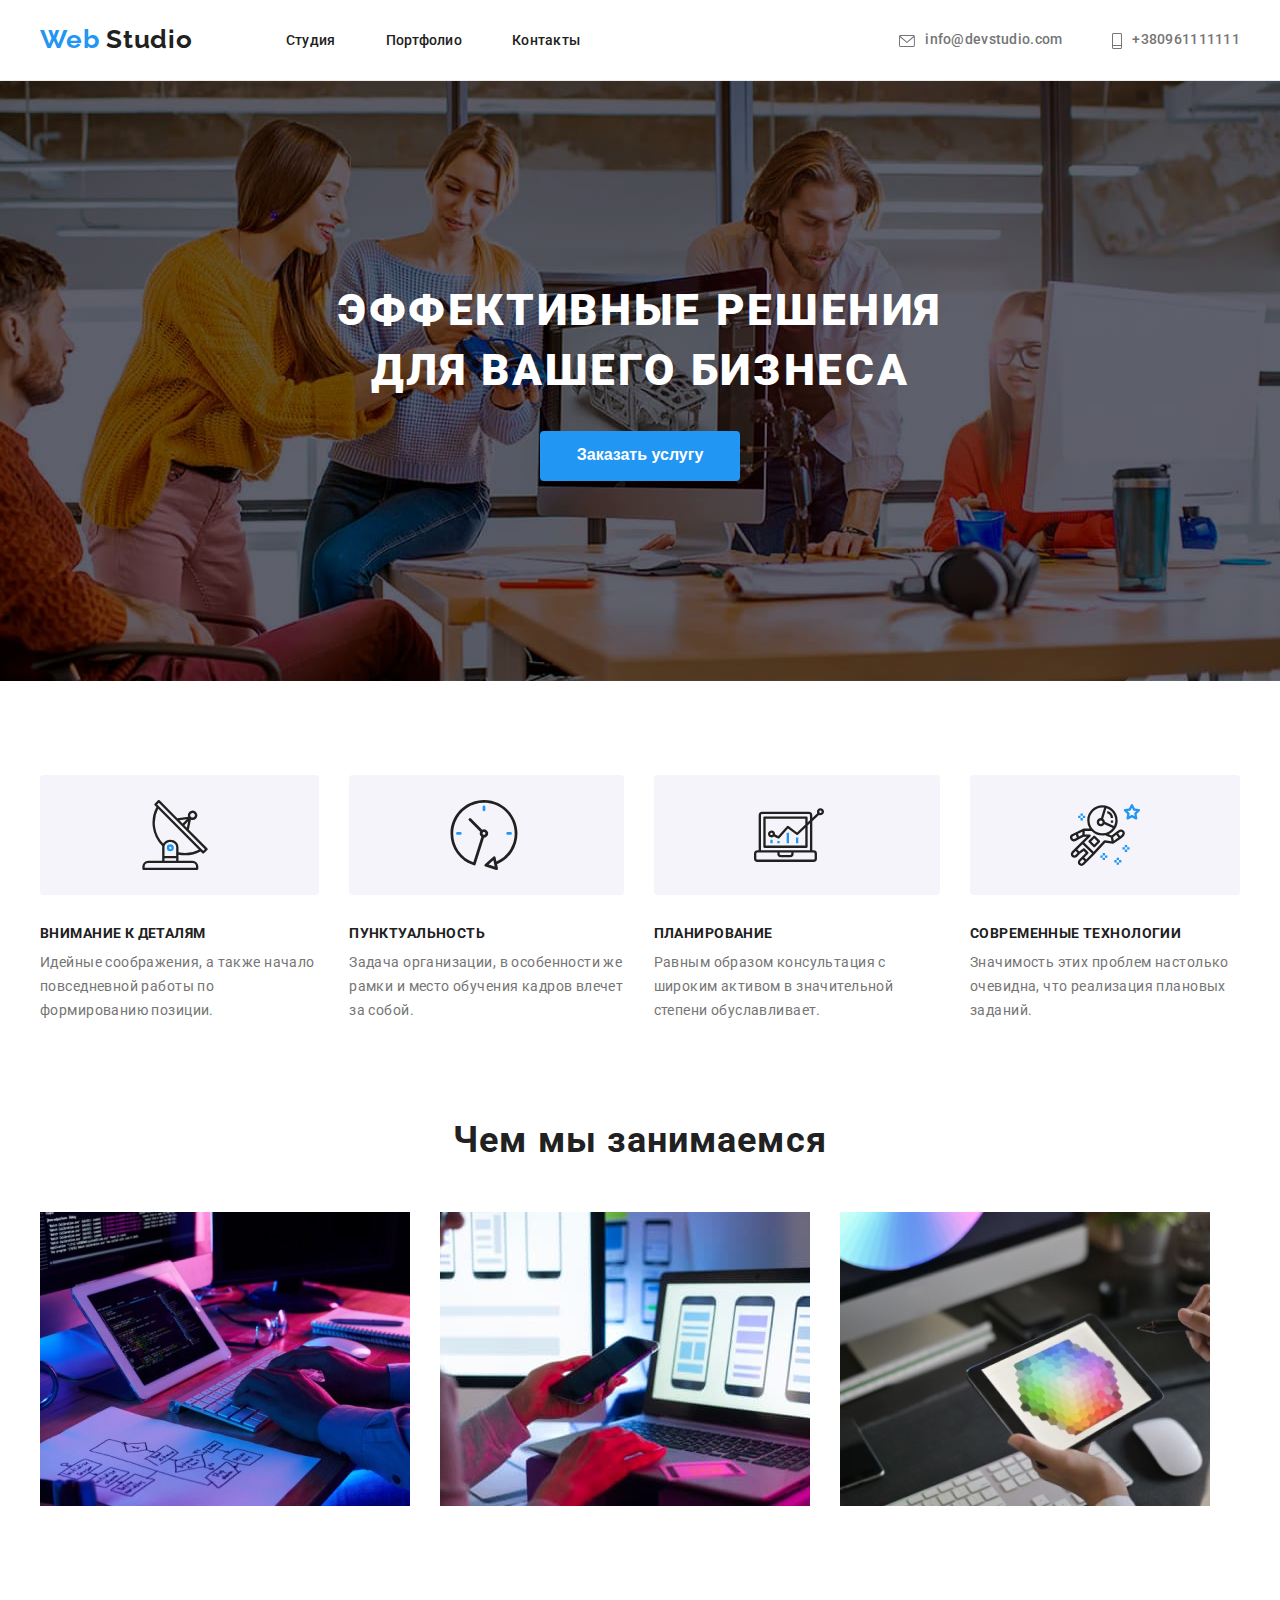
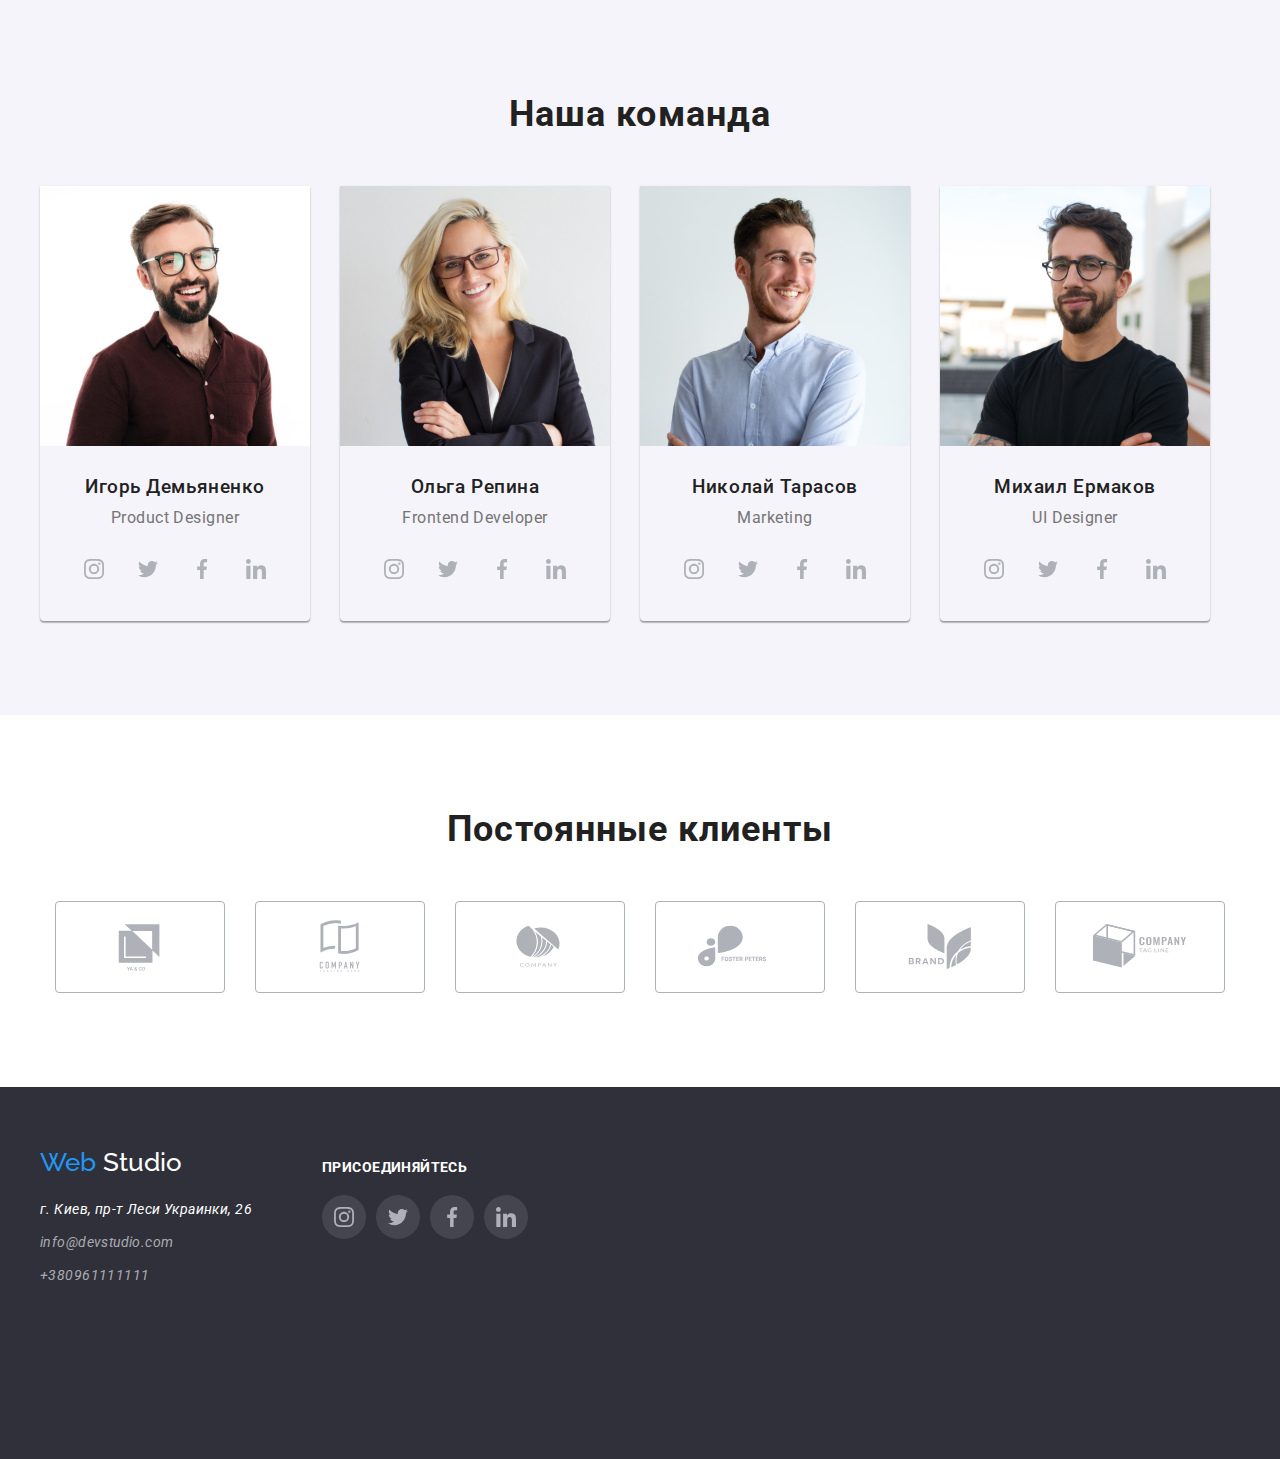
==== index.html @ 171ab55e "22" ====
<!DOCTYPE html>
<html lang="ru">
  <head>
    <meta charset="UTF-8" />
    <meta http-equiv="X-UA-Compatible" content="IE=edge" />
    <meta name="viewport" content="width=device-width, initial-scale=1.0" />
    <link rel="preconnect" href="https://fonts.googleapis.com" />
    <link rel="preconnect" href="https://fonts.gstatic.com" crossorigin />
    <link
      href="https://fonts.googleapis.com/css2?family=Raleway:wght@700&family=Roboto:wght@400;500;700;900&display=swap"
      rel="stylesheet"
    />
    <link
      rel="stylesheet"
      href="https://cdnjs.cloudflare.com/ajax/libs/modern-normalize/1.1.0/modern-normalize.min.css"
      integrity="sha512-wpPYUAdjBVSE4KJnH1VR1HeZfpl1ub8YT/NKx4PuQ5NmX2tKuGu6U/JRp5y+Y8XG2tV+wKQpNHVUX03MfMFn9Q=="
      crossorigin="anonymous"
      referrerpolicy="no-referrer"
    />
    <link rel="stylesheet" href="css/styles.css" />
    <title>goit-markup-hw-03</title>
  </head>
  <body>
    <!-- This is HEADER part -->
    <header>
      <div class="header container">
        <a href="index.html" class="header-logo"
          ><span class="header-web">Web</span> Studio</a
        >
        <nav class="header-nav">
          <a href="index.html" class="header-btn">Студия</a>
          <a href="portfolio.html" class="header-btn">Портфолио</a>
          <a href="#" class="header-btn">Контакты</a>
        </nav>
        <ul class="header-contacts">
          <li class="header-contact-item">
            <a href="mailto:info@devstudio.com" class="header-contact">
              <svg class="contact-icon" width="16px" height="12px">
                <use href="images/icons.svg#icon-envelope"></use></svg
              >info@devstudio.com</a
            >
          </li>
          <li>
            <a href="tel:+380961111111" class="header-contact"
              ><svg class="contact-icon" width="10px" height="16px">
                <use href="images/icons.svg#icon-Vector"></use></svg
              >+380961111111</a
            >
          </li>
        </ul>
      </div>
    </header>
    <!-- This is MAIN part -->
    <main>
      <!-- This is SECTION ONE part with HERO -->
      <section class="section-one">
        <div class="section-one-container">
          <h1>
            Эффективные решения<br />
            для вашего бизнеса
          </h1>
          <button type="button" class="section-button">Заказать услугу</button>
        </div>
      </section>
      <!-- This is SECTION TWO part with icons -->
      <section class="section-two">
        <h2></h2>
        <ul class="section-two-list container">
          <li class="list-item">
            <div class="section-two-container">
              <svg class="section-two-icon" width="70px" height="70px">
                <use href="images/icons.svg#icon-antenna-1"></use>
              </svg>
            </div>
            <h3>Внимание к деталям</h3>
            <p>
              Идейные соображения, а также начало повседневной работы по
              формированию позиции.
            </p>
          </li>
          <li class="list-item">
            <div class="section-two-container">
              <svg class="section-two-icon" width="70px" height="70px">
                <use href="images/icons.svg#icon-clock-1"></use>
              </svg>
            </div>
            <h3>Пунктуальность</h3>
            <p>
              Задача организации, в особенности же рамки и место обучения кадров
              влечет за собой.
            </p>
          </li>
          <li class="list-item">
            <div class="section-two-container">
              <svg class="section-two-icon" width="70px" height="70px">
                <use href="images/icons.svg#icon-diagram-1"></use>
              </svg>
            </div>
            <h3>Планирование</h3>
            <p>
              Равным образом консультация с широким активом в значительной
              степени обуславливает.
            </p>
          </li>
          <li class="list-item">
            <div class="section-two-container">
              <svg class="section-two-icon" width="70px" height="70px">
                <use href="images/icons.svg#icon-astronaut-1"></use>
              </svg>
            </div>
            <h3>Современные технологии</h3>
            <p>
              Значимость этих проблем настолько очевидна, что реализация
              плановых заданий.
            </p>
          </li>
        </ul>
        <section>
          <!-- This is section two part with images -->
          <h2 class="section-two-heading">Чем мы занимаемся</h2>
          <ul class="section-two-images container">
            <li>
              <img
                src="images/img1.jpg"
                alt="keyboard typing"
                width="370"
                height="294"
              />
            </li>
            <li>
              <img
                src="images/img2.jpg"
                alt="phone staring"
                width="370"
                height="294"
              />
            </li>
            <li>
              <img
                src="images/img3.jpg"
                alt="tablet staring"
                width="370"
                height="294"
              />
            </li>
          </ul>
        </section>
      </section>
      <!-- This is SECTION THREE part with team -->
      <section class="section-three">
        <h2 class="section-three-heading">Наша команда</h2>
        <ul class="section-three-container container">
          <li class="section-three-item">
            <img
              src="images/team1.jpg"
              alt="Игорь Демьяненко"
              width="270"
              height="260"
            />
            <h3>Игорь Демьяненко</h3>
            <p lang="en">Product Designer</p>
            <div class="section-three-icons">
              <div class="section-three-thumb">
                <svg class="section-three-icon" width="20px" height="20px">
                  <use href="images/icons.svg#icon-instagram-1"></use>
                </svg>
              </div>
              <div class="section-three-thumb">
                <svg class="section-three-icon" width="20px" height="20px">
                  <use href="images/icons.svg#icon-twitter-1"></use>
                </svg>
              </div>
              <div class="section-three-thumb">
                <svg class="section-three-icon" width="20px" height="20px">
                  <use href="images/icons.svg#icon-facebook-1"></use>
                </svg>
              </div>
              <div class="section-three-thumb">
                <svg class="section-three-icon" width="20px" height="20px">
                  <use href="images/icons.svg#icon-linkedin-1"></use>
                </svg>
              </div>
            </div>
          </li>
          <li class="section-three-item">
            <img
              src="images/team2.jpg"
              alt="Ольга Репина"
              width="270"
              height="260"
            />
            <h3>Ольга Репина</h3>
            <p lang="en">Frontend Developer</p>
            <div class="section-three-icons">
              <div class="section-three-thumb">
                <svg class="section-three-icon" width="20px" height="20px">
                  <use href="images/icons.svg#icon-instagram-1"></use>
                </svg>
              </div>
              <div class="section-three-thumb">
                <svg class="section-three-icon" width="20px" height="20px">
                  <use href="images/icons.svg#icon-twitter-1"></use>
                </svg>
              </div>
              <div class="section-three-thumb">
                <svg class="section-three-icon" width="20px" height="20px">
                  <use href="images/icons.svg#icon-facebook-1"></use>
                </svg>
              </div>
              <div class="section-three-thumb">
                <svg class="section-three-icon" width="20px" height="20px">
                  <use href="images/icons.svg#icon-linkedin-1"></use>
                </svg>
              </div>
            </div>
          </li>
          <li class="section-three-item">
            <img
              src="images/team3.jpg"
              alt="Николай Тарасов"
              width="270"
              height="260"
            />
            <h3>Николай Тарасов</h3>
            <p lang="en">Marketing</p>
            <div class="section-three-icons">
              <div class="section-three-thumb">
                <svg class="section-three-icon" width="20px" height="20px">
                  <use href="images/icons.svg#icon-instagram-1"></use>
                </svg>
              </div>
              <div class="section-three-thumb">
                <svg class="section-three-icon" width="20px" height="20px">
                  <use href="images/icons.svg#icon-twitter-1"></use>
                </svg>
              </div>
              <div class="section-three-thumb">
                <svg class="section-three-icon" width="20px" height="20px">
                  <use href="images/icons.svg#icon-facebook-1"></use>
                </svg>
              </div>
              <div class="section-three-thumb">
                <svg class="section-three-icon" width="20px" height="20px">
                  <use href="images/icons.svg#icon-linkedin-1"></use>
                </svg>
              </div>
            </div>
          </li>
          <li class="section-three-item">
            <img
              src="images/team4.jpg"
              alt="Михаил Ермаков"
              width="270"
              height="260"
            />
            <h3>Михаил Ермаков</h3>
            <p lang="en">UI Designer</p>
            <div class="section-three-icons">
              <div class="section-three-thumb">
                <svg class="section-three-icon" width="20px" height="20px">
                  <use href="images/icons.svg#icon-instagram-1"></use>
                </svg>
              </div>
              <div class="section-three-thumb">
                <svg class="section-three-icon" width="20px" height="20px">
                  <use href="images/icons.svg#icon-twitter-1"></use>
                </svg>
              </div>
              <div class="section-three-thumb">
                <svg class="section-three-icon" width="20px" height="20px">
                  <use href="images/icons.svg#icon-facebook-1"></use>
                </svg>
              </div>
              <div class="section-three-thumb">
                <svg class="section-three-icon" width="20px" height="20px">
                  <use href="images/icons.svg#icon-linkedin-1"></use>
                </svg>
              </div>
            </div>
          </li>
        </ul>
      </section>
      <!-- This is SECTION FOUR part with clients -->
      <section class="section-four">
        <div class="section-four-container">
          <h2 class="section-four-header">Постоянные клиенты</h2>
          <div class="section-four-clients">
            <div class="section-four-item">
              <svg class="section-two-icon" width="106px" height="60px">
                <use href="images/icons.svg#icon-Logo1"></use>
              </svg>
            </div>
            <div class="section-four-item">
              <svg class="section-two-icon" width="106px" height="60px">
                <use href="images/icons.svg#icon-Logo2"></use>
              </svg>
            </div>
            <div class="section-four-item">
              <svg class="section-two-icon" width="106px" height="60px">
                <use href="images/icons.svg#icon-Logo3"></use>
              </svg>
            </div>
            <div class="section-four-item">
              <svg class="section-two-icon" width="106px" height="60px">
                <use href="images/icons.svg#icon-Logo4"></use>
              </svg>
            </div>
            <div class="section-four-item">
              <svg class="section-two-icon" width="106px" height="60px">
                <use href="images/icons.svg#icon-Logo5"></use>
              </svg>
            </div>
            <div class="section-four-item">
              <svg class="section-two-icon" width="106px" height="60px">
                <use href="images/icons.svg#icon-Logo6"></use>
              </svg>
            </div>
          </div>
        </div>
      </section>
    </main>
    <!-- This is FOOTER part -->
    <footer>
      <div class="container footer-sections">
        <section class="footer-contacts">
          <a href="index.html" class="footer-logo"
            ><span class="header-web">Web</span> Studio</a
          >
          <address class="footer-address">
            <p class="footer-street">г. Киев, пр-т Леси Украинки, 26</p>
            <ul>
              <li class="footer-list-item">
                <a href="mailto:info@devstudio.com" class="footer-contact"
                  >info@devstudio.com</a
                >
              </li>
              <li>
                <a href="tel:+380961111111" class="footer-contact"
                  >+380961111111</a
                >
              </li>
            </ul>
          </address>
        </section>
        <section class="footer-links">
          <h2 class="footer-links-header">присоединяйтесь</h2>
          <div class="section-three-icons">
            <div class="section-three-thumb footer-icon">
              <svg class="section-three-icon" width="20px" height="20px">
                <use href="images/icons.svg#icon-instagram-1"></use>
              </svg>
            </div>
            <div class="section-three-thumb footer-icon">
              <svg class="section-three-icon" width="20px" height="20px">
                <use href="images/icons.svg#icon-twitter-1"></use>
              </svg>
            </div>
            <div class="section-three-thumb footer-icon">
              <svg class="section-three-icon" width="20px" height="20px">
                <use href="images/icons.svg#icon-facebook-1"></use>
              </svg>
            </div>
            <div class="section-three-thumb footer-icon">
              <svg class="section-three-icon" width="20px" height="20px">
                <use href="images/icons.svg#icon-linkedin-1"></use>
              </svg>
            </div>
          </div>
        </section>
      </div>
    </footer>
  </body>
</html>
---- css/styles.css ----
:root {
  --clr-active-1: #2196f3;
  --clr-hover-2: #188ce8;
  --clr-background-1: #2f303a;
  --clr-background-2: #f5f4fa;
  --clr-background-3: #e5e5e5;
  --clr-font-1: #212121;
  --clr-font-2: #757575;
  --clr-font-3: #ffffff;
  --clr-font-4: rgba(255, 255, 255, 0.6);
  --clr-icon-1: #afb1b8;
  --clr-border-1: #eeeeee;
  --clr-border-2: #ececec;
  --ff-1: "Raleway", sans-serif;
  --ff-2: "Roboto", sans-serif;
  --section-margin: 94px;
  --section-margin-2: 30px;
}

html {
  box-sizing: border-box;
}

*,
::after,
::before {
  margin: 0;
  padding: 0;
}

body {
  font-family: var(--ff-2);
  color: var(--clr-font-1);
  font-size: 14px;
}

a {
  font-family: var(--ff-2);
  text-decoration: none;
  color: var(--clr-font-1);
  font-weight: 500;
  line-height: 1.143;
}

ul {
  list-style: none;
}

img,
svg {
  display: block;
}

h1 {
  font-weight: 900;
  font-size: 44px;
  line-height: 1.36;
  letter-spacing: 0.06em;
}

h2,
h3,
h4,
h5,
p,
li {
  letter-spacing: 0.03em;
}

.container {
  width: 1200px;
  padding-left: 15px;
  padding-right: 15px;
  margin-left: auto;
  margin-right: auto;
}

/*header*/

header {
  border-bottom: 1px solid #ececec;
}

.header {
  display: flex;
  align-items: center;
  background-color: var(--clr-font-3);
}

.header-logo {
  font-family: var(--ff-1);
  font-size: 26px;
  font-weight: 700;
  line-height: 1.2;
  margin-right: 93px;
  letter-spacing: 0.03em;
}

.header-web {
  color: var(--clr-active-1);
}

.header-nav {
  display: flex;
  font-weight: 500;
}

.header-btn {
  padding-top: 32px;
  padding-bottom: 32px;
  letter-spacing: 0.02em;
}

.header-btn:not(:last-child),
.header-contact-item:not(:last-child) {
  margin-right: 50px;
}

.header-contacts {
  display: flex;
  margin-left: auto;
}

.header-contact {
  color: var(--clr-font-2);
  letter-spacing: 0.02em;
  padding-top: 32px;
  padding-bottom: 32px;
}

.header-contact:hover,
.header-btn:hover,
.footer-contact:hover,
.header-contact:hover .contact-icon {
  color: var(--clr-active-1);
  fill: var(--clr-active-1);
}

.contact-icon {
  vertical-align: middle;
  fill: currentColor;
  display: inline;
  margin-right: 10px;
}

/* section one */

.section-one {
  background-color: var(--clr-background-1);
  background-image: linear-gradient(
      90deg,
      rgba(0, 0, 0, 0.3) 0%,
      rgba(0, 0, 0, 0.3) 50%,
      rgba(0, 0, 0, 0.3) 100%
    ),
    url("../images/hero.jpeg");
  background-size: cover;
  background-repeat: no-repeat;
  background-position: center;

  max-width: 1600px;

  padding-top: 200px;
  padding-bottom: 200px;
}

.section-one-container {
  color: var(--clr-font-3);
  text-align: center;
  font-weight: 900;
  font-size: 44px;
  line-height: 1.36;
  letter-spacing: 0.06em;
  text-transform: uppercase;
}

.section-button {
  width: 200px;
  height: 50px;
  margin-top: var(--section-margin-2);
  background-color: var(--clr-active-1);
  color: var(--clr-font-3);
  border: none;
  box-shadow: 0px 4px 4px rgba(0, 0, 0, 0.15);
  border-radius: 4px;
  font-size: 16px;
  font-weight: 700;
  line-height: 1.8;
}

.section-button:hover {
  background-color: var(--clr-hover-2);
}

/* section two */

.section-two-list {
  display: flex;
  flex-basis: calc((100%-90px) / 4);
  justify-content: center;
  margin-top: var(--section-margin);
  margin-bottom: var(--section-margin);
}

.section-two-container {
  padding: 25px 100px;
  background-color: var(--clr-background-2);
  margin-bottom: 30px;
  border-radius: 4px;
}

.list-item:not(:last-child) {
  margin-right: var(--section-margin-2);
}

.list-item h3 {
  font-style: normal;
  text-transform: uppercase;
  font-weight: 700;
  font-size: 14px;
  line-height: 1.172;
}

.list-item p {
  line-height: 1.71;
  color: var(--clr-font-2);
  height: 75px;
  margin-top: 10px;
}

.section-two-heading,
.section-three-heading {
  text-align: center;
  font-size: 36px;
  font-weight: 700;
  line-height: 1.166;
  margin-bottom: 50px;
}

.section-two-images {
  display: flex;
  /* justify-content: center; */
  margin-bottom: var(--section-margin);
}

.section-two-images li:not(:last-child) {
  margin-right: var(--section-margin-2);
}

/*section three*/

.section-three {
  background-color: var(--clr-background-2);
  padding-bottom: var(--section-margin);
  padding-top: var(--section-margin);
}

.section-three-container {
  display: flex;
  flex-basis: calc((100% - 90px) / 4);
  margin-top: 50px;
}

.section-three-item {
  text-align: center;
  font-size: 16px;
  padding-bottom: var(--section-margin-2);
  line-height: 1.187;
  box-shadow: 0px 1px 3px rgba(0, 0, 0, 0.12), 0px 1px 1px rgba(0, 0, 0, 0.14),
    0px 2px 1px rgba(0, 0, 0, 0.2);
  border-radius: 0px 0px 4px 4px;
}

.section-three-item:not(:last-child) {
  margin-right: var(--section-margin-2);
}

.section-three-item img {
  display: block;
}

.section-three-item h3 {
  margin-top: var(--section-margin-2);
  font-weight: 500;
}

.section-three-item p {
  margin-top: 10px;
  font-weight: 400;
  color: var(--clr-font-2);
}

.section-three-icons {
  display: flex;
  justify-content: center;
  margin-top: 10px;
}

.section-three-thumb {
  display: flex;
  align-items: center;
  justify-content: center;

  width: 44px;
  height: 44px;
}

.section-three-thumb:not(:last-child) {
  margin-right: 10px;
}

.section-three-icon {
  fill: var(--clr-icon-1);
}

.section-three-thumb:hover {
  background-color: var(--clr-active-1);
  border-radius: 50%;
}

.section-three-thumb:hover .section-three-icon {
  fill: var(--clr-font-3);
}

/* SECTION FOUR IS HERE */

.section-four {
  padding-top: 94px;
  padding-bottom: 94px;
}

.section-four-header {
  font-size: 36px;
  font-weight: 700;
  line-height: 1.166;
  text-align: center;
}

.section-four-clients {
  display: flex;
  justify-content: center;
  margin-top: 50px;
}

.section-four-item {
  padding: 15px 31px;
  border: 1px solid var(--clr-icon-1);
  border-radius: 4px;
  fill: var(--clr-icon-1);
}
.section-four-item:not(:last-child) {
  margin-right: 30px;
}

.section-four-item:hover {
  border: 1px solid var(--clr-active-1);
  fill: var(--clr-active-1);
}

/* footer */

footer {
  height: 252px;
  background-color: var(--clr-background-1);
  padding-top: 60px;
  padding-bottom: 60px;
}

.footer-logo {
  display: block;
  font-family: var(--ff-1);
  font-family: 700;
  font-size: 26px;
  line-height: 1.192;
  margin-bottom: 20px;
  color: var(--clr-font-3);
}

.footer-address {
  line-height: 1.71;
  font-weight: 400;
}

.footer-street {
  color: var(--clr-font-3);
  margin-bottom: 9px;
  line-height: 1.71;
  font-weight: 400;
}

.footer-contact {
  color: var(--clr-font-4);
  line-height: 1.71;
  font-weight: 400;
}

.footer-list-item:not(:last-child) {
  margin-bottom: 9px;
}

.footer-sections {
  display: flex;
}

.footer-links-header {
  color: var(--clr-font-3);
  font-weight: 700;
  font-size: 14px;
  line-height: 1.142;
  text-transform: uppercase;
}

.footer-links {
  margin-left: 70px;
  margin-top: 12px;
}

.section-three-icons {
  margin-top: 20px;
}

.footer-icon {
  background: rgba(255, 255, 255, 0.1);
  border-radius: 50%;
}

/* Portfolio items */

.main-buttons-container {
  padding-top: var(--section-margin);
}

.main-filter-buttons {
  display: flex;
  justify-content: center;
  margin-bottom: 50px;
}

.main-button {
  font-family: var(--ff-2);
  background-color: var(--clr-background-2);
  font-size: 16px;
  line-height: 1.625;
  font-weight: 500;
  border: none;
  border-radius: 4px;
  padding: 6px 22px;
}

.main-filter-buttons li:not(:last-child) {
  margin-right: 8px;
}

.main-button:hover,
.main-button:active {
  color: var(--clr-font-3);
  background-color: var(--clr-active-1);
  box-shadow: 0px 3px 1px rgba(0, 0, 0, 0.1), 0px 1px 2px rgba(0, 0, 0, 0.08),
    0px 2px 2px rgba(0, 0, 0, 0.12);
}

.main-items {
  padding-bottom: var(--section-margin);
}

.main-item-list {
  display: flex;
  flex-wrap: wrap;
}

.item {
  width: calc((100% - 60px) / 3);
  background-color: var(--clr-font-3);
  border: 1px solid #eeeeee;
  margin-bottom: var(--section-margin-2);
}

.item:not(:nth-child(3n)) {
  margin-right: var(--section-margin-2);
}

.item:nth-last-child(-n + 3) {
  margin-bottom: 0;
}

.item img {
  display: block;
  margin-bottom: 20px;
}

.item h3 {
  font-size: 18px;
  line-height: 2;
  font-weight: 700;
  letter-spacing: 0.06em;
  margin-left: 24px;
  margin-bottom: 4px;
}
.item p {
  color: var(--clr-font-2);
  font-size: 16px;
  font-weight: 400;
  line-height: 1.88;
  margin-left: 24px;
  margin-bottom: 20px;
}
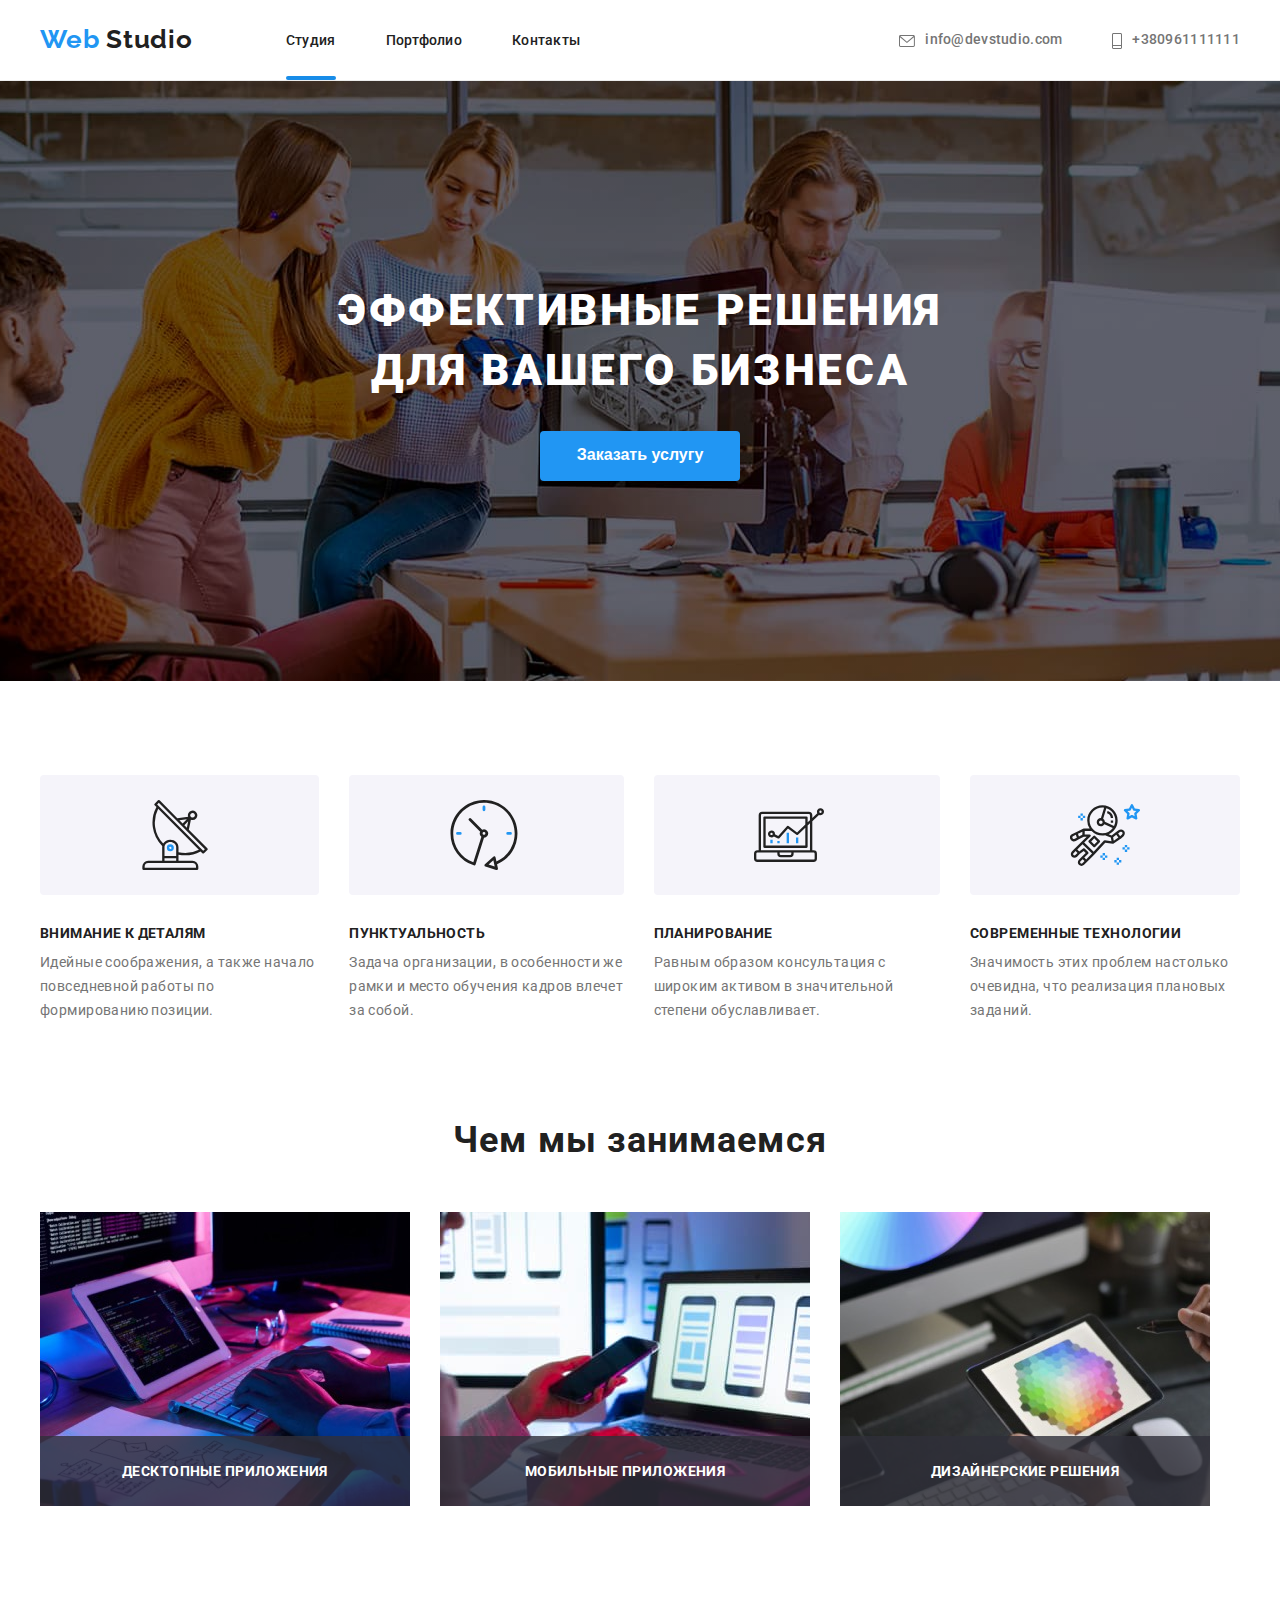
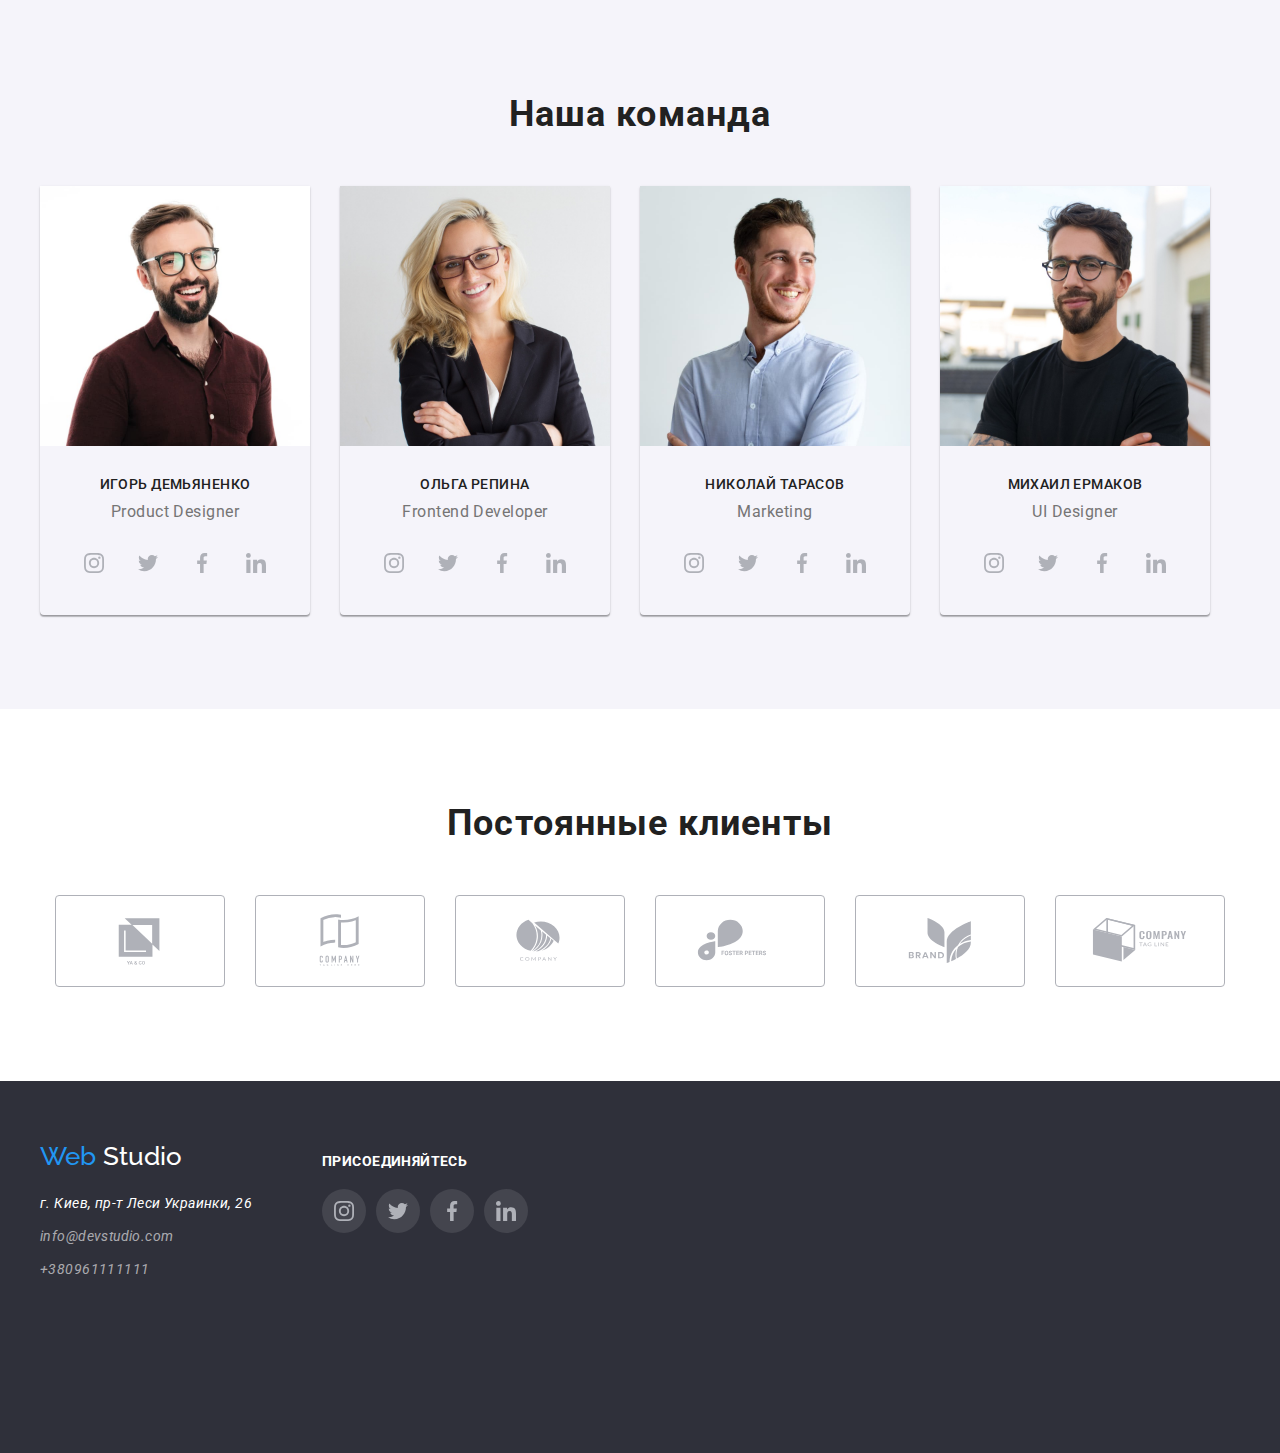
==== commit 81d81e39: "88" ====
--- a/index.html
+++ b/index.html
@@ -1,373 +1,338 @@
 <!DOCTYPE html>
 <html lang="ru">
-  <head>
-    <meta charset="UTF-8" />
-    <meta http-equiv="X-UA-Compatible" content="IE=edge" />
-    <meta name="viewport" content="width=device-width, initial-scale=1.0" />
-    <link rel="preconnect" href="https://fonts.googleapis.com" />
-    <link rel="preconnect" href="https://fonts.gstatic.com" crossorigin />
-    <link
-      href="https://fonts.googleapis.com/css2?family=Raleway:wght@700&family=Roboto:wght@400;500;700;900&display=swap"
-      rel="stylesheet"
-    />
-    <link
-      rel="stylesheet"
-      href="https://cdnjs.cloudflare.com/ajax/libs/modern-normalize/1.1.0/modern-normalize.min.css"
-      integrity="sha512-wpPYUAdjBVSE4KJnH1VR1HeZfpl1ub8YT/NKx4PuQ5NmX2tKuGu6U/JRp5y+Y8XG2tV+wKQpNHVUX03MfMFn9Q=="
-      crossorigin="anonymous"
-      referrerpolicy="no-referrer"
-    />
-    <link rel="stylesheet" href="css/styles.css" />
-    <title>goit-markup-hw-03</title>
-  </head>
-  <body>
-    <!-- This is HEADER part -->
-    <header>
-      <div class="header container">
-        <a href="index.html" class="header-logo"
-          ><span class="header-web">Web</span> Studio</a
-        >
-        <nav class="header-nav">
-          <a href="index.html" class="header-btn">Студия</a>
-          <a href="portfolio.html" class="header-btn">Портфолио</a>
-          <a href="#" class="header-btn">Контакты</a>
-        </nav>
-        <ul class="header-contacts">
-          <li class="header-contact-item">
-            <a href="mailto:info@devstudio.com" class="header-contact">
-              <svg class="contact-icon" width="16px" height="12px">
-                <use href="images/icons.svg#icon-envelope"></use></svg
-              >info@devstudio.com</a
-            >
+
+<head>
+  <meta charset="UTF-8" />
+  <meta http-equiv="X-UA-Compatible" content="IE=edge" />
+  <meta name="viewport" content="width=device-width, initial-scale=1.0" />
+  <link rel="preconnect" href="https://fonts.googleapis.com" />
+  <link rel="preconnect" href="https://fonts.gstatic.com" crossorigin />
+  <link href="https://fonts.googleapis.com/css2?family=Raleway:wght@700&family=Roboto:wght@400;500;700;900&display=swap"
+    rel="stylesheet" />
+  <link rel="stylesheet" href="https://cdnjs.cloudflare.com/ajax/libs/modern-normalize/1.1.0/modern-normalize.min.css"
+    integrity="sha512-wpPYUAdjBVSE4KJnH1VR1HeZfpl1ub8YT/NKx4PuQ5NmX2tKuGu6U/JRp5y+Y8XG2tV+wKQpNHVUX03MfMFn9Q=="
+    crossorigin="anonymous" referrerpolicy="no-referrer" />
+  <link rel="stylesheet" href="css/styles.css" />
+  <title>goit-markup-hw-05</title>
+</head>
+
+<body>
+  <!-- This is HEADER part -->
+  <header>
+    <div class="header container">
+      <a href="index.html" class="header-logo"><span class="header-web">Web</span> Studio</a>
+      <nav class="header-nav">
+        <a href="index.html" class="header-btn nav-active">Студия</a>
+        <a href="portfolio.html" class="header-btn">Портфолио</a>
+        <a href="#" class="header-btn">Контакты</a>
+      </nav>
+      <ul class="header-contacts">
+        <li class="header-contact-item">
+          <a href="mailto:info@devstudio.com" class="header-contact">
+            <svg class="contact-icon" width="16px" height="12px">
+              <use href="images/icons.svg#icon-envelope"></use>
+            </svg>info@devstudio.com</a>
+        </li>
+        <li>
+          <a href="tel:+380961111111" class="header-contact"><svg class="contact-icon" width="10px" height="16px">
+              <use href="images/icons.svg#icon-Vector"></use>
+            </svg>+380961111111</a>
+        </li>
+      </ul>
+    </div>
+  </header>
+  <!-- This is MAIN part -->
+  <main>
+    <!-- This is SECTION ONE part with HERO -->
+    <section class="section-one">
+      <div class="section-one-container">
+        <h1>
+          Эффективные решения<br />
+          для вашего бизнеса
+        </h1>
+        <button type="button" class="section-button" data-modal-open>Заказать услугу</button>
+      </div>
+    </section>
+    <!-- This is SECTION TWO part with icons -->
+    <section class="section-two">
+      <h2></h2>
+      <ul class="section-two-list container">
+        <li class="list-item">
+          <div class="section-two-container">
+            <svg class="section-two-icon" width="70px" height="70px">
+              <use href="images/icons.svg#icon-antenna-1"></use>
+            </svg>
+          </div>
+          <h3>Внимание к деталям</h3>
+          <p>
+            Идейные соображения, а также начало повседневной работы по
+            формированию позиции.
+          </p>
+        </li>
+        <li class="list-item">
+          <div class="section-two-container">
+            <svg class="section-two-icon" width="70px" height="70px">
+              <use href="images/icons.svg#icon-clock-1"></use>
+            </svg>
+          </div>
+          <h3>Пунктуальность</h3>
+          <p>
+            Задача организации, в особенности же рамки и место обучения кадров
+            влечет за собой.
+          </p>
+        </li>
+        <li class="list-item">
+          <div class="section-two-container">
+            <svg class="section-two-icon" width="70px" height="70px">
+              <use href="images/icons.svg#icon-diagram-1"></use>
+            </svg>
+          </div>
+          <h3>Планирование</h3>
+          <p>
+            Равным образом консультация с широким активом в значительной
+            степени обуславливает.
+          </p>
+        </li>
+        <li class="list-item">
+          <div class="section-two-container">
+            <svg class="section-two-icon" width="70px" height="70px">
+              <use href="images/icons.svg#icon-astronaut-1"></use>
+            </svg>
+          </div>
+          <h3>Современные технологии</h3>
+          <p>
+            Значимость этих проблем настолько очевидна, что реализация
+            плановых заданий.
+          </p>
+        </li>
+      </ul>
+      <section>
+        <!-- This is section two part with images -->
+        <h2 class="section-two-heading">Чем мы занимаемся</h2>
+        <ul class="section-two-images container">
+          <li>
+            <img src="images/img1.jpg" alt="keyboard typing" width="370" height="294" />
+            <h3 class="section-two-overlay">Десктопные приложения</h3>
           </li>
           <li>
-            <a href="tel:+380961111111" class="header-contact"
-              ><svg class="contact-icon" width="10px" height="16px">
-                <use href="images/icons.svg#icon-Vector"></use></svg
-              >+380961111111</a
-            >
+            <img src="images/img2.jpg" alt="phone staring" width="370" height="294" />
+            <h3 class="section-two-overlay">Мобильные приложения</h3>
           </li>
-        </ul>
-      </div>
-    </header>
-    <!-- This is MAIN part -->
-    <main>
-      <!-- This is SECTION ONE part with HERO -->
-      <section class="section-one">
-        <div class="section-one-container">
-          <h1>
-            Эффективные решения<br />
-            для вашего бизнеса
-          </h1>
-          <button type="button" class="section-button">Заказать услугу</button>
-        </div>
-      </section>
-      <!-- This is SECTION TWO part with icons -->
-      <section class="section-two">
-        <h2></h2>
-        <ul class="section-two-list container">
-          <li class="list-item">
-            <div class="section-two-container">
-              <svg class="section-two-icon" width="70px" height="70px">
-                <use href="images/icons.svg#icon-antenna-1"></use>
-              </svg>
-            </div>
-            <h3>Внимание к деталям</h3>
-            <p>
-              Идейные соображения, а также начало повседневной работы по
-              формированию позиции.
-            </p>
-          </li>
-          <li class="list-item">
-            <div class="section-two-container">
-              <svg class="section-two-icon" width="70px" height="70px">
-                <use href="images/icons.svg#icon-clock-1"></use>
-              </svg>
-            </div>
-            <h3>Пунктуальность</h3>
-            <p>
-              Задача организации, в особенности же рамки и место обучения кадров
-              влечет за собой.
-            </p>
-          </li>
-          <li class="list-item">
-            <div class="section-two-container">
-              <svg class="section-two-icon" width="70px" height="70px">
-                <use href="images/icons.svg#icon-diagram-1"></use>
-              </svg>
-            </div>
-            <h3>Планирование</h3>
-            <p>
-              Равным образом консультация с широким активом в значительной
-              степени обуславливает.
-            </p>
-          </li>
-          <li class="list-item">
-            <div class="section-two-container">
-              <svg class="section-two-icon" width="70px" height="70px">
-                <use href="images/icons.svg#icon-astronaut-1"></use>
-              </svg>
-            </div>
-            <h3>Современные технологии</h3>
-            <p>
-              Значимость этих проблем настолько очевидна, что реализация
-              плановых заданий.
-            </p>
-          </li>
-        </ul>
-        <section>
-          <!-- This is section two part with images -->
-          <h2 class="section-two-heading">Чем мы занимаемся</h2>
-          <ul class="section-two-images container">
-            <li>
-              <img
-                src="images/img1.jpg"
-                alt="keyboard typing"
-                width="370"
-                height="294"
-              />
-            </li>
-            <li>
-              <img
-                src="images/img2.jpg"
-                alt="phone staring"
-                width="370"
-                height="294"
-              />
-            </li>
-            <li>
-              <img
-                src="images/img3.jpg"
-                alt="tablet staring"
-                width="370"
-                height="294"
-              />
-            </li>
-          </ul>
-        </section>
-      </section>
-      <!-- This is SECTION THREE part with team -->
-      <section class="section-three">
-        <h2 class="section-three-heading">Наша команда</h2>
-        <ul class="section-three-container container">
-          <li class="section-three-item">
-            <img
-              src="images/team1.jpg"
-              alt="Игорь Демьяненко"
-              width="270"
-              height="260"
-            />
-            <h3>Игорь Демьяненко</h3>
-            <p lang="en">Product Designer</p>
-            <div class="section-three-icons">
-              <div class="section-three-thumb">
-                <svg class="section-three-icon" width="20px" height="20px">
-                  <use href="images/icons.svg#icon-instagram-1"></use>
-                </svg>
-              </div>
-              <div class="section-three-thumb">
-                <svg class="section-three-icon" width="20px" height="20px">
-                  <use href="images/icons.svg#icon-twitter-1"></use>
-                </svg>
-              </div>
-              <div class="section-three-thumb">
-                <svg class="section-three-icon" width="20px" height="20px">
-                  <use href="images/icons.svg#icon-facebook-1"></use>
-                </svg>
-              </div>
-              <div class="section-three-thumb">
-                <svg class="section-three-icon" width="20px" height="20px">
-                  <use href="images/icons.svg#icon-linkedin-1"></use>
-                </svg>
-              </div>
-            </div>
-          </li>
-          <li class="section-three-item">
-            <img
-              src="images/team2.jpg"
-              alt="Ольга Репина"
-              width="270"
-              height="260"
-            />
-            <h3>Ольга Репина</h3>
-            <p lang="en">Frontend Developer</p>
-            <div class="section-three-icons">
-              <div class="section-three-thumb">
-                <svg class="section-three-icon" width="20px" height="20px">
-                  <use href="images/icons.svg#icon-instagram-1"></use>
-                </svg>
-              </div>
-              <div class="section-three-thumb">
-                <svg class="section-three-icon" width="20px" height="20px">
-                  <use href="images/icons.svg#icon-twitter-1"></use>
-                </svg>
-              </div>
-              <div class="section-three-thumb">
-                <svg class="section-three-icon" width="20px" height="20px">
-                  <use href="images/icons.svg#icon-facebook-1"></use>
-                </svg>
-              </div>
-              <div class="section-three-thumb">
-                <svg class="section-three-icon" width="20px" height="20px">
-                  <use href="images/icons.svg#icon-linkedin-1"></use>
-                </svg>
-              </div>
-            </div>
-          </li>
-          <li class="section-three-item">
-            <img
-              src="images/team3.jpg"
-              alt="Николай Тарасов"
-              width="270"
-              height="260"
-            />
-            <h3>Николай Тарасов</h3>
-            <p lang="en">Marketing</p>
-            <div class="section-three-icons">
-              <div class="section-three-thumb">
-                <svg class="section-three-icon" width="20px" height="20px">
-                  <use href="images/icons.svg#icon-instagram-1"></use>
-                </svg>
-              </div>
-              <div class="section-three-thumb">
-                <svg class="section-three-icon" width="20px" height="20px">
-                  <use href="images/icons.svg#icon-twitter-1"></use>
-                </svg>
-              </div>
-              <div class="section-three-thumb">
-                <svg class="section-three-icon" width="20px" height="20px">
-                  <use href="images/icons.svg#icon-facebook-1"></use>
-                </svg>
-              </div>
-              <div class="section-three-thumb">
-                <svg class="section-three-icon" width="20px" height="20px">
-                  <use href="images/icons.svg#icon-linkedin-1"></use>
-                </svg>
-              </div>
-            </div>
-          </li>
-          <li class="section-three-item">
-            <img
-              src="images/team4.jpg"
-              alt="Михаил Ермаков"
-              width="270"
-              height="260"
-            />
-            <h3>Михаил Ермаков</h3>
-            <p lang="en">UI Designer</p>
-            <div class="section-three-icons">
-              <div class="section-three-thumb">
-                <svg class="section-three-icon" width="20px" height="20px">
-                  <use href="images/icons.svg#icon-instagram-1"></use>
-                </svg>
-              </div>
-              <div class="section-three-thumb">
-                <svg class="section-three-icon" width="20px" height="20px">
-                  <use href="images/icons.svg#icon-twitter-1"></use>
-                </svg>
-              </div>
-              <div class="section-three-thumb">
-                <svg class="section-three-icon" width="20px" height="20px">
-                  <use href="images/icons.svg#icon-facebook-1"></use>
-                </svg>
-              </div>
-              <div class="section-three-thumb">
-                <svg class="section-three-icon" width="20px" height="20px">
-                  <use href="images/icons.svg#icon-linkedin-1"></use>
-                </svg>
-              </div>
-            </div>
+          <li>
+            <img src="images/img3.jpg" alt="tablet staring" width="370" height="294" />
+            <h3 class="section-two-overlay">Дизайнерские решения</h3>
           </li>
         </ul>
       </section>
-      <!-- This is SECTION FOUR part with clients -->
-      <section class="section-four">
-        <div class="section-four-container">
-          <h2 class="section-four-header">Постоянные клиенты</h2>
-          <div class="section-four-clients">
-            <div class="section-four-item">
-              <svg class="section-two-icon" width="106px" height="60px">
-                <use href="images/icons.svg#icon-Logo1"></use>
-              </svg>
-            </div>
-            <div class="section-four-item">
-              <svg class="section-two-icon" width="106px" height="60px">
-                <use href="images/icons.svg#icon-Logo2"></use>
-              </svg>
-            </div>
-            <div class="section-four-item">
-              <svg class="section-two-icon" width="106px" height="60px">
-                <use href="images/icons.svg#icon-Logo3"></use>
-              </svg>
-            </div>
-            <div class="section-four-item">
-              <svg class="section-two-icon" width="106px" height="60px">
-                <use href="images/icons.svg#icon-Logo4"></use>
-              </svg>
-            </div>
-            <div class="section-four-item">
-              <svg class="section-two-icon" width="106px" height="60px">
-                <use href="images/icons.svg#icon-Logo5"></use>
-              </svg>
-            </div>
-            <div class="section-four-item">
-              <svg class="section-two-icon" width="106px" height="60px">
-                <use href="images/icons.svg#icon-Logo6"></use>
-              </svg>
-            </div>
+    </section>
+    <!-- This is SECTION THREE part with team -->
+    <section class="section-three">
+      <h2 class="section-three-heading">Наша команда</h2>
+      <ul class="section-three-container container">
+        <li class="section-three-item">
+          <img src="images/team1.jpg" alt="Игорь Демьяненко" width="270" height="260" />
+          <h3>Игорь Демьяненко</h3>
+          <p lang="en">Product Designer</p>
+          <div class="section-three-icons">
+            <div class="section-three-thumb">
+              <svg class="section-three-icon" width="20px" height="20px">
+                <use href="images/icons.svg#icon-instagram-1"></use>
+              </svg>
+            </div>
+            <div class="section-three-thumb">
+              <svg class="section-three-icon" width="20px" height="20px">
+                <use href="images/icons.svg#icon-twitter-1"></use>
+              </svg>
+            </div>
+            <div class="section-three-thumb">
+              <svg class="section-three-icon" width="20px" height="20px">
+                <use href="images/icons.svg#icon-facebook-1"></use>
+              </svg>
+            </div>
+            <div class="section-three-thumb">
+              <svg class="section-three-icon" width="20px" height="20px">
+                <use href="images/icons.svg#icon-linkedin-1"></use>
+              </svg>
+            </div>
+          </div>
+        </li>
+        <li class="section-three-item">
+          <img src="images/team2.jpg" alt="Ольга Репина" width="270" height="260" />
+          <h3>Ольга Репина</h3>
+          <p lang="en">Frontend Developer</p>
+          <div class="section-three-icons">
+            <div class="section-three-thumb">
+              <svg class="section-three-icon" width="20px" height="20px">
+                <use href="images/icons.svg#icon-instagram-1"></use>
+              </svg>
+            </div>
+            <div class="section-three-thumb">
+              <svg class="section-three-icon" width="20px" height="20px">
+                <use href="images/icons.svg#icon-twitter-1"></use>
+              </svg>
+            </div>
+            <div class="section-three-thumb">
+              <svg class="section-three-icon" width="20px" height="20px">
+                <use href="images/icons.svg#icon-facebook-1"></use>
+              </svg>
+            </div>
+            <div class="section-three-thumb">
+              <svg class="section-three-icon" width="20px" height="20px">
+                <use href="images/icons.svg#icon-linkedin-1"></use>
+              </svg>
+            </div>
+          </div>
+        </li>
+        <li class="section-three-item">
+          <img src="images/team3.jpg" alt="Николай Тарасов" width="270" height="260" />
+          <h3>Николай Тарасов</h3>
+          <p lang="en">Marketing</p>
+          <div class="section-three-icons">
+            <div class="section-three-thumb">
+              <svg class="section-three-icon" width="20px" height="20px">
+                <use href="images/icons.svg#icon-instagram-1"></use>
+              </svg>
+            </div>
+            <div class="section-three-thumb">
+              <svg class="section-three-icon" width="20px" height="20px">
+                <use href="images/icons.svg#icon-twitter-1"></use>
+              </svg>
+            </div>
+            <div class="section-three-thumb">
+              <svg class="section-three-icon" width="20px" height="20px">
+                <use href="images/icons.svg#icon-facebook-1"></use>
+              </svg>
+            </div>
+            <div class="section-three-thumb">
+              <svg class="section-three-icon" width="20px" height="20px">
+                <use href="images/icons.svg#icon-linkedin-1"></use>
+              </svg>
+            </div>
+          </div>
+        </li>
+        <li class="section-three-item">
+          <img src="images/team4.jpg" alt="Михаил Ермаков" width="270" height="260" />
+          <h3>Михаил Ермаков</h3>
+          <p lang="en">UI Designer</p>
+          <div class="section-three-icons">
+            <div class="section-three-thumb">
+              <svg class="section-three-icon" width="20px" height="20px">
+                <use href="images/icons.svg#icon-instagram-1"></use>
+              </svg>
+            </div>
+            <div class="section-three-thumb">
+              <svg class="section-three-icon" width="20px" height="20px">
+                <use href="images/icons.svg#icon-twitter-1"></use>
+              </svg>
+            </div>
+            <div class="section-three-thumb">
+              <svg class="section-three-icon" width="20px" height="20px">
+                <use href="images/icons.svg#icon-facebook-1"></use>
+              </svg>
+            </div>
+            <div class="section-three-thumb">
+              <svg class="section-three-icon" width="20px" height="20px">
+                <use href="images/icons.svg#icon-linkedin-1"></use>
+              </svg>
+            </div>
+          </div>
+        </li>
+      </ul>
+    </section>
+    <!-- This is SECTION FOUR part with clients -->
+    <section class="section-four">
+      <div class="section-four-container">
+        <h2 class="section-four-header">Постоянные клиенты</h2>
+        <div class="section-four-clients">
+          <div class="section-four-item">
+            <svg class="section-two-icon" width="106px" height="60px">
+              <use href="images/icons.svg#icon-Logo1"></use>
+            </svg>
+          </div>
+          <div class="section-four-item">
+            <svg class="section-two-icon" width="106px" height="60px">
+              <use href="images/icons.svg#icon-Logo2"></use>
+            </svg>
+          </div>
+          <div class="section-four-item">
+            <svg class="section-two-icon" width="106px" height="60px">
+              <use href="images/icons.svg#icon-Logo3"></use>
+            </svg>
+          </div>
+          <div class="section-four-item">
+            <svg class="section-two-icon" width="106px" height="60px">
+              <use href="images/icons.svg#icon-Logo4"></use>
+            </svg>
+          </div>
+          <div class="section-four-item">
+            <svg class="section-two-icon" width="106px" height="60px">
+              <use href="images/icons.svg#icon-Logo5"></use>
+            </svg>
+          </div>
+          <div class="section-four-item">
+            <svg class="section-two-icon" width="106px" height="60px">
+              <use href="images/icons.svg#icon-Logo6"></use>
+            </svg>
+          </div>
+        </div>
+      </div>
+    </section>
+  </main>
+  <!-- This is FOOTER part -->
+  <footer>
+    <div class="container footer-sections">
+      <section class="footer-contacts">
+        <a href="index.html" class="footer-logo"><span class="header-web">Web</span> Studio</a>
+        <address class="footer-address">
+          <p class="footer-street">г. Киев, пр-т Леси Украинки, 26</p>
+          <ul>
+            <li class="footer-list-item">
+              <a href="mailto:info@devstudio.com" class="footer-contact">info@devstudio.com</a>
+            </li>
+            <li>
+              <a href="tel:+380961111111" class="footer-contact">+380961111111</a>
+            </li>
+          </ul>
+        </address>
+      </section>
+      <section class="footer-links">
+        <h2 class="footer-links-header">присоединяйтесь</h2>
+        <div class="section-three-icons">
+          <div class="section-three-thumb footer-icon">
+            <svg class="section-three-icon" width="20px" height="20px">
+              <use href="images/icons.svg#icon-instagram-1"></use>
+            </svg>
+          </div>
+          <div class="section-three-thumb footer-icon">
+            <svg class="section-three-icon" width="20px" height="20px">
+              <use href="images/icons.svg#icon-twitter-1"></use>
+            </svg>
+          </div>
+          <div class="section-three-thumb footer-icon">
+            <svg class="section-three-icon" width="20px" height="20px">
+              <use href="images/icons.svg#icon-facebook-1"></use>
+            </svg>
+          </div>
+          <div class="section-three-thumb footer-icon">
+            <svg class="section-three-icon" width="20px" height="20px">
+              <use href="images/icons.svg#icon-linkedin-1"></use>
+            </svg>
           </div>
         </div>
       </section>
-    </main>
-    <!-- This is FOOTER part -->
-    <footer>
-      <div class="container footer-sections">
-        <section class="footer-contacts">
-          <a href="index.html" class="footer-logo"
-            ><span class="header-web">Web</span> Studio</a
-          >
-          <address class="footer-address">
-            <p class="footer-street">г. Киев, пр-т Леси Украинки, 26</p>
-            <ul>
-              <li class="footer-list-item">
-                <a href="mailto:info@devstudio.com" class="footer-contact"
-                  >info@devstudio.com</a
-                >
-              </li>
-              <li>
-                <a href="tel:+380961111111" class="footer-contact"
-                  >+380961111111</a
-                >
-              </li>
-            </ul>
-          </address>
-        </section>
-        <section class="footer-links">
-          <h2 class="footer-links-header">присоединяйтесь</h2>
-          <div class="section-three-icons">
-            <div class="section-three-thumb footer-icon">
-              <svg class="section-three-icon" width="20px" height="20px">
-                <use href="images/icons.svg#icon-instagram-1"></use>
-              </svg>
-            </div>
-            <div class="section-three-thumb footer-icon">
-              <svg class="section-three-icon" width="20px" height="20px">
-                <use href="images/icons.svg#icon-twitter-1"></use>
-              </svg>
-            </div>
-            <div class="section-three-thumb footer-icon">
-              <svg class="section-three-icon" width="20px" height="20px">
-                <use href="images/icons.svg#icon-facebook-1"></use>
-              </svg>
-            </div>
-            <div class="section-three-thumb footer-icon">
-              <svg class="section-three-icon" width="20px" height="20px">
-                <use href="images/icons.svg#icon-linkedin-1"></use>
-              </svg>
-            </div>
-          </div>
-        </section>
-      </div>
-    </footer>
-  </body>
-</html>
+    </div>
+  </footer>
+  <div class="backdrop is-hidden" data-modal>
+    <div class="modal">
+      <button type="button" class="modal-image" data-modal-close>
+        <svg width="18" height="18" xmlns="http://www.w3.org/2000/svg">
+          <path
+            d="M15 4.108 13.892 3 9.5 7.392 5.108 3 4 4.108 8.392 8.5 4 12.892 5.108 14 9.5 9.608 13.892 14 15 12.892 10.608 8.5 15 4.108Z" />
+        </svg>
+      </button>
+    </div>
+  </div>
+  <script src="./js/modal.js"></script>
+</body>
+
+</html>--- a/css/styles.css
+++ b/css/styles.css
@@ -4,6 +4,8 @@
   --clr-background-1: #2f303a;
   --clr-background-2: #f5f4fa;
   --clr-background-3: #e5e5e5;
+  --clr-background-4: rgba(47, 48, 58, 0.8);
+  --clr-background-5: rgba(33, 150, 243, 0.9);
   --clr-font-1: #212121;
   --clr-font-2: #757575;
   --clr-font-3: #ffffff;
@@ -15,6 +17,7 @@
   --ff-2: "Roboto", sans-serif;
   --section-margin: 94px;
   --section-margin-2: 30px;
+  --cubic-1: cubic-bezier(0.4, 0, 0.2, 1);
 }
 
 html {
@@ -32,6 +35,7 @@
   font-family: var(--ff-2);
   color: var(--clr-font-1);
   font-size: 14px;
+  position: relative;
 }
 
 a {
@@ -106,9 +110,31 @@
 }
 
 .header-btn {
+  position: relative;
   padding-top: 32px;
   padding-bottom: 32px;
   letter-spacing: 0.02em;
+}
+
+.header-btn::after {
+  content: "";
+  position: absolute;
+
+  bottom: 0;
+  left: 0;
+
+  height: 4px;
+  width: 0;
+  background-color: #188ce8;
+  border-radius: 4px;
+}
+
+/* .header-btn:hover::after {
+  width: 100%;
+} */
+
+.nav-active.header-btn::after {
+  width: 100%;
 }
 
 .header-btn:not(:last-child),
@@ -213,7 +239,7 @@
   margin-right: var(--section-margin-2);
 }
 
-.list-item h3 {
+li h3 {
   font-style: normal;
   text-transform: uppercase;
   font-weight: 700;
@@ -245,6 +271,24 @@
 
 .section-two-images li:not(:last-child) {
   margin-right: var(--section-margin-2);
+}
+
+.section-two-images li {
+  position: relative;
+}
+
+.section-two-overlay {
+  position: absolute;
+
+  bottom: 0;
+  left: 0;
+  width: 100%;
+
+  text-align: center;
+  padding-top: 27px;
+  padding-bottom: 27px;
+  color: var(--clr-font-3);
+  background-color: var(--clr-background-4);
 }
 
 /*section three*/
@@ -483,12 +527,51 @@
   margin-bottom: 0;
 }
 
-.item img {
+.item-overlay {
+  position: relative;
+  margin-bottom: 20px;
+  background-color: var(--clr-background-5);
+  overflow: hidden;
+}
+
+/* ITEM HOVER EFFECTS */
+
+.item:hover .item-overlay-container {
+  transform: translateY(0);
+}
+
+.item:hover {
+  box-shadow: 0px 1px 1px rgba(0, 0, 0, 0.12), 0px 4px 4px rgba(0, 0, 0, 0.06),
+    1px 4px 6px rgba(0, 0, 0, 0.16);
+}
+
+.item-overlay-container {
+  position: absolute;
+
+  top: 0;
+  left: 0;
+  width: 100%;
+  height: 100%;
+
+  padding: 63px 24px;
+
+  background-color: var(--clr-background-5);
+
+  transform: translateY(100%);
+  transition: transform 250ms var(--cubic-1);
+}
+
+.item .item-overlay-container p {
+  color: var(--clr-font-3);
+  font-size: 18px;
+  line-height: 1.56;
+}
+
+.item-overlay img {
   display: block;
-  margin-bottom: 20px;
-}
-
-.item h3 {
+}
+
+.item-header {
   font-size: 18px;
   line-height: 2;
   font-weight: 700;
@@ -496,7 +579,7 @@
   margin-left: 24px;
   margin-bottom: 4px;
 }
-.item p {
+.item-text {
   color: var(--clr-font-2);
   font-size: 16px;
   font-weight: 400;
@@ -504,3 +587,60 @@
   margin-left: 24px;
   margin-bottom: 20px;
 }
+
+/* BACDROP HERE */
+
+.backdrop {
+  position: absolute;
+
+  top: 0;
+  left: 0;
+  width: 100%;
+  height: 100%;
+
+  background-color: #00000033;
+}
+
+.modal {
+  position: sticky;
+  width: 528px;
+  height: 581px;
+
+  top: 50vh;
+  left: 50%;
+  transform: translate(-50%, -50%);
+
+  background-color: white;
+
+  background: #ffffff;
+  box-shadow: 0px 1px 3px rgba(0, 0, 0, 0.12), 0px 1px 1px rgba(0, 0, 0, 0.14),
+    0px 2px 1px rgba(0, 0, 0, 0.2);
+  border-radius: 4px;
+}
+
+.modal-image {
+  position: absolute;
+  display: flex;
+  top: 8px;
+  right: 8px;
+
+  width: 30px;
+  height: 30px;
+
+  justify-content: center;
+  align-items: center;
+  border: 1px solid rgba(0, 0, 0, 0.1);
+  border-radius: 50%;
+  background-color: var(--clr-font-3);
+  fill: var(--clr-font-1);
+}
+
+.modal-image:hover {
+  fill: var(--clr-font-3);
+  background-color: #188ce8;
+}
+
+.is-hidden {
+  pointer-events: none;
+  opacity: 0;
+}
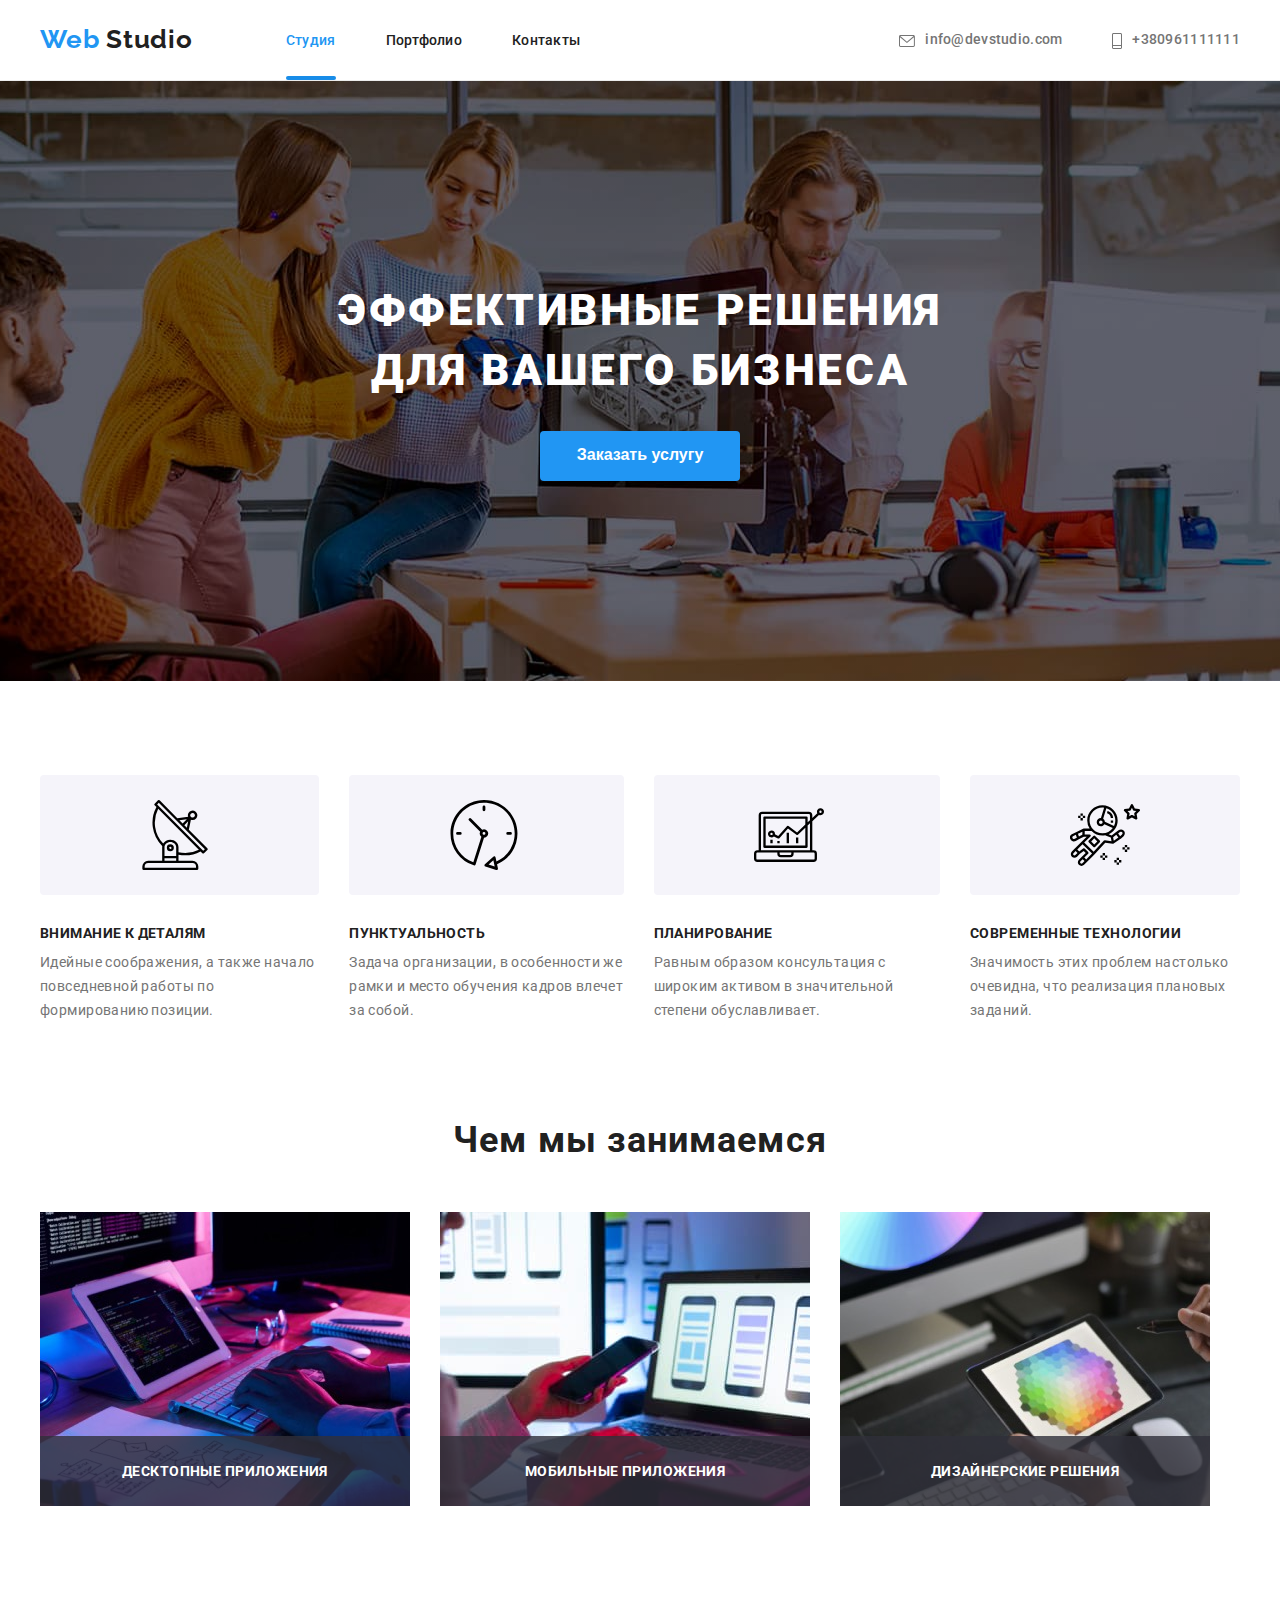
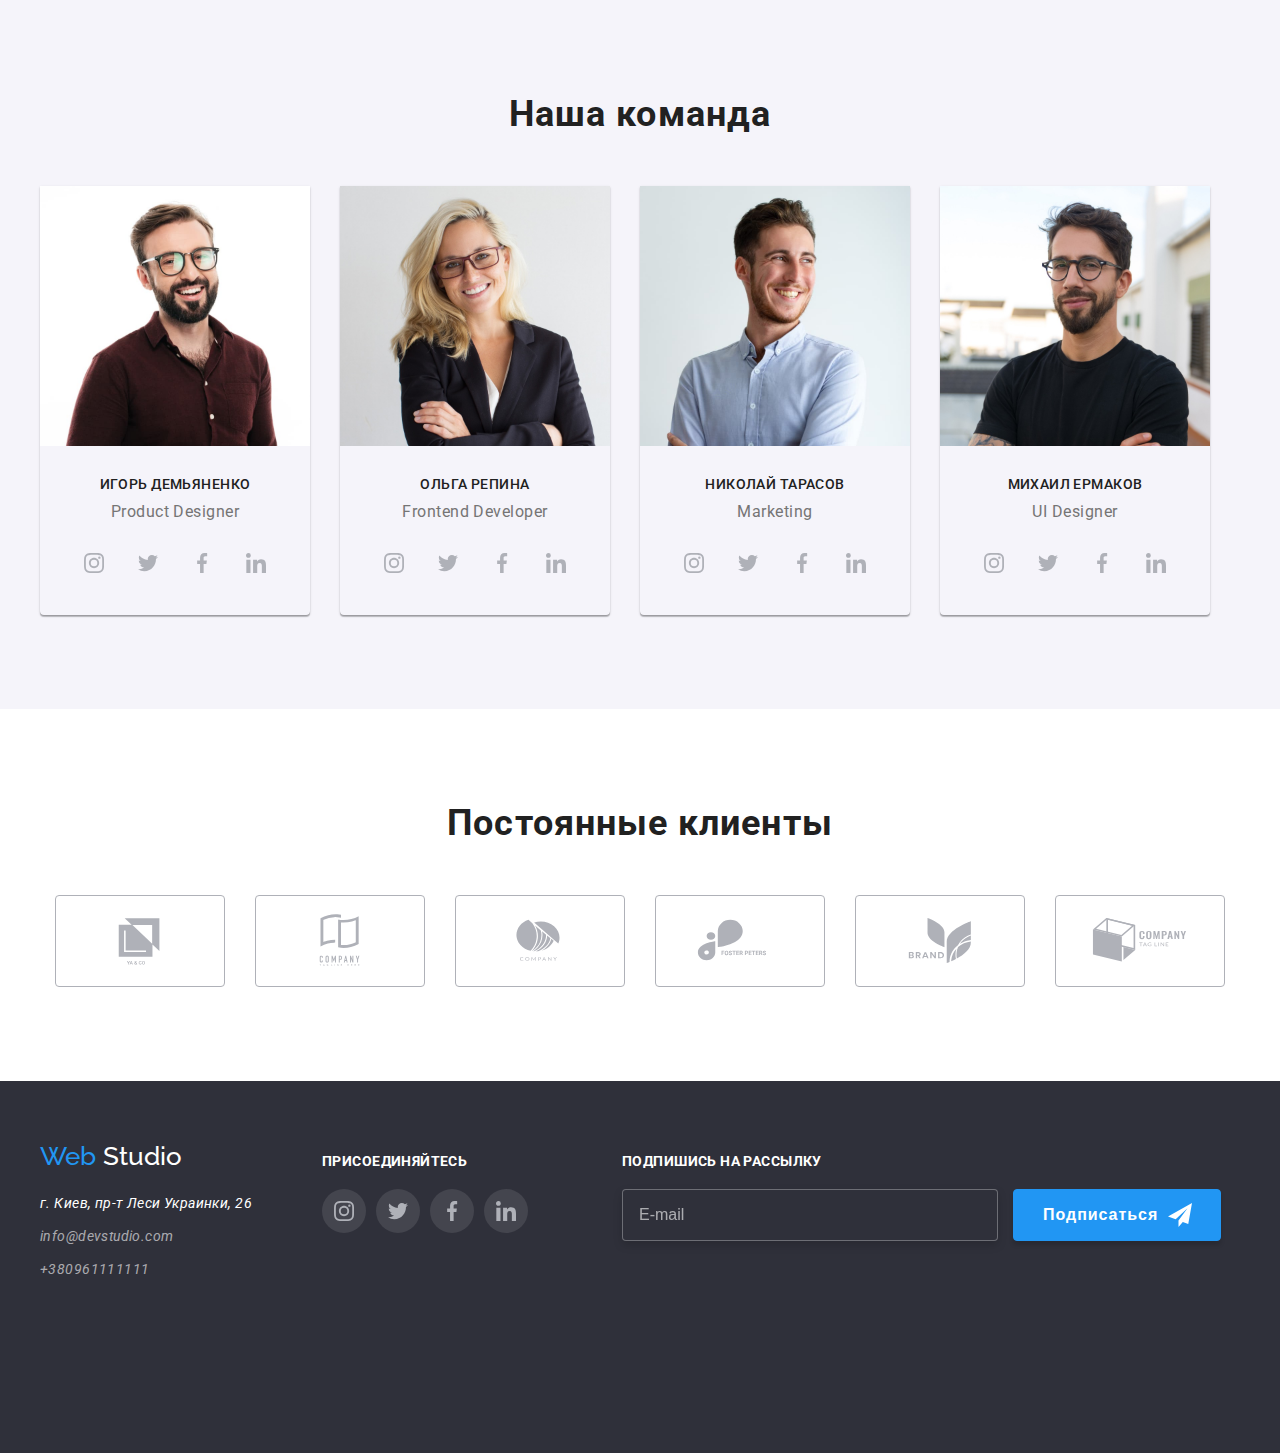
==== commit b483d902: "11" ====
--- a/index.html
+++ b/index.html
@@ -320,16 +320,70 @@
           </div>
         </div>
       </section>
+      <section class="footer-subscribe">
+        <h2 class="footer-links-header">подпишись на рассылку</h2>
+        <div class="footer-form">
+          <form class="email-form">
+            <input type="mail" placeholder="E-mail" class="email-input">
+            <button type="submit" class="email-submit">Подписаться
+              <svg width="24px" height="24px">
+                <use href="images/icons.svg#icon-icon-send"></use>
+              </svg>
+            </button>
+          </form>
+        </div>
+      </section>
     </div>
   </footer>
+  <!-- BACKDROP IS HERE -->
   <div class="backdrop is-hidden" data-modal>
     <div class="modal">
       <button type="button" class="modal-image" data-modal-close>
         <svg width="18" height="18" xmlns="http://www.w3.org/2000/svg">
-          <path
-            d="M15 4.108 13.892 3 9.5 7.392 5.108 3 4 4.108 8.392 8.5 4 12.892 5.108 14 9.5 9.608 13.892 14 15 12.892 10.608 8.5 15 4.108Z" />
+          <use href="images/icons.svg#icon-close-black-18dp-2-1"></use>
         </svg>
       </button>
+      <!-- MODAL WINDOW IS HERE -->
+      <section class="backdrop-form">
+        <h2 class="backdrop-header">Оставьте свои данные, мы вам перезвоним</h2>
+        <div class="form form-name">
+          <label for="backdrop-name">Имя</label>
+          <div class="backdrop-container">
+            <svg class="backdrop-icon" width="18" height="18" xmlns="http://www.w3.org/2000/svg">
+              <use href="images/icons.svg#icon-person-black-18dp-1"></use>
+            </svg>
+            <input type="text" name="data" id="backdrop-name" class="backdrop-name">
+          </div>
+        </div>
+        <div class="form form-phone">
+          <label for="backdrop-phone">Телефон</label>
+          <div class="backdrop-container">
+            <svg class="backdrop-icon" width="18" height="18" xmlns="http://www.w3.org/2000/svg">
+              <use href="images/icons.svg#icon-phone-black-18dp-1"></use>
+            </svg>
+            <input type="tel" name="data" id="backdrop-phone" class="backdrop-name">
+          </div>
+        </div>
+        <div class="form form-mail">
+          <label for="backdrop-mail">Почта</label>
+          <div class="backdrop-container">
+            <svg class="backdrop-icon" width="18" height="18" xmlns="http://www.w3.org/2000/svg">
+              <use href="images/icons.svg#icon-email-black-18dp-1"></use>
+            </svg>
+            <input type="email" name="data" id="backdrop-mail" class="backdrop-name">
+          </div>
+        </div>
+        <div class="form form-textarea">
+          <label for="backdrop-textarea">Комментарий</label>
+          <textarea name="data" id="backdrop-textarea" cols="60" rows="6.5" placeholder="Введите текст"
+            class="backdrop-name"></textarea>
+        </div>
+        <div class="form-checkbox">
+          <input type="checkbox" name="data" id="backdrop-checkbox">
+          <label for="backdrop-checkbox">Соглашаюсь с рассылкой и принимаю <a href="#"> Условия договора</a></label>
+        </div>
+        <button type="submit" class="form-submit">Отправить</button>
+      </section>
     </div>
   </div>
   <script src="./js/modal.js"></script>
--- a/css/styles.css
+++ b/css/styles.css
@@ -133,6 +133,10 @@
   width: 100%;
 } */
 
+.nav-active {
+  color: var(--clr-active-1);
+}
+
 .nav-active.header-btn::after {
   width: 100%;
 }
@@ -212,6 +216,7 @@
   font-size: 16px;
   font-weight: 700;
   line-height: 1.8;
+  cursor: pointer;
 }
 
 .section-button:hover {
@@ -347,6 +352,8 @@
 
   width: 44px;
   height: 44px;
+
+  cursor: pointer;
 }
 
 .section-three-thumb:not(:last-child) {
@@ -468,6 +475,53 @@
   border-radius: 50%;
 }
 
+/* FOOTER SUBMSCRIBE FORM */
+.footer-subscribe {
+  margin-left: 94px;
+  margin-top: 12px;
+}
+
+.footer-form {
+  display: flex;
+  margin-top: 20px;
+}
+
+.email-input {
+  border: 1px solid rgba(255, 255, 255, 0.3);
+  filter: drop-shadow(0px 4px 4px rgba(0, 0, 0, 0.15));
+  border-radius: 4px;
+  background-color: var(--clr-background-1);
+  padding-top: 15px;
+  padding-bottom: 15px;
+  padding-left: 16px;
+  width: 358px;
+  font-size: 16px;
+  line-height: 1.25;
+}
+
+.email-input::placeholder {
+  color: rgba(255, 255, 255, 0.6);
+}
+
+.email-submit {
+  display: inline-flex;
+  align-items: center;
+  gap: 10px;
+  font-weight: 700;
+  font-size: 16px;
+  line-height: 1.88;
+  letter-spacing: 0.06em;
+  padding: 10px 28px 10px 29px;
+  margin-left: 12px;
+  color: var(--clr-font-3);
+  background-color: var(--clr-active-1);
+  box-shadow: 0px 4px 4px rgba(0, 0, 0, 0.15);
+  border-radius: 4px;
+  border: 1px solid var(--clr-active-1);
+  fill: var(--clr-font-3);
+  cursor: pointer;
+}
+
 /* Portfolio items */
 
 .main-buttons-container {
@@ -588,7 +642,7 @@
   margin-bottom: 20px;
 }
 
-/* BACDROP HERE */
+/* BACkDROP HERE */
 
 .backdrop {
   position: absolute;
@@ -609,6 +663,7 @@
   top: 50vh;
   left: 50%;
   transform: translate(-50%, -50%);
+  padding: 40px;
 
   background-color: white;
 
@@ -636,11 +691,116 @@
 }
 
 .modal-image:hover {
-  fill: var(--clr-font-3);
-  background-color: #188ce8;
+  fill: var(--clr-active-1);
 }
 
 .is-hidden {
   pointer-events: none;
   opacity: 0;
 }
+
+.backdrop-header {
+  font-size: 20px;
+  line-height: 1.15;
+  margin-bottom: 12px;
+}
+
+.form {
+  display: flex;
+  flex-direction: column;
+  margin-bottom: 10px;
+}
+
+.backdrop-container {
+  position: relative;
+  margin-top: 4px;
+}
+
+.backdrop-icon {
+  top: 50%;
+  transform: translateY(-50%);
+  left: 12px;
+  position: absolute;
+  fill: currentColor;
+}
+
+.form:hover .backdrop-icon {
+  fill: var(--clr-active-1);
+}
+
+.form:hover .backdrop-name {
+  outline: 1px solid var(--clr-active-1);
+}
+
+.backdrop-name:focus {
+  outline: 1px solid var(--clr-active-1);
+}
+
+.form:hover .form input {
+  border: 1px solid #2196f3;
+}
+
+.form label,
+.form input,
+.form textarea {
+  color: var(--clr-font-2);
+  font-size: 12px;
+  line-height: 1.16;
+  letter-spacing: 0.01em;
+}
+
+.form input {
+  padding-left: 40px;
+  width: 100%;
+}
+
+.form textarea {
+  padding-left: 16px;
+  padding-right: 16px;
+  resize: none;
+  margin-top: 4px;
+  height: 120px;
+}
+
+.form input,
+.form textarea {
+  padding-top: 12px;
+  padding-bottom: 12px;
+  border: 1px solid rgba(33, 33, 33, 0.2);
+  border-radius: 4px;
+}
+
+.form-checkbox {
+  margin-top: 20px;
+  text-align: center;
+}
+
+.form-checkbox label {
+  line-height: 1.71;
+  color: var(--clr-font-2);
+}
+
+.form-checkbox label a {
+  color: var(--clr-active-1);
+  text-decoration: underline;
+}
+
+.form-submit {
+  margin-top: 30px;
+  display: block;
+  margin-left: auto;
+  margin-right: auto;
+  padding: 10px 55px;
+  font-size: 16px;
+  line-height: 1.88;
+  letter-spacing: 0.06em;
+  color: var(--clr-font-3);
+  background-color: var(--clr-active-1);
+  box-shadow: 0px 4px 4px rgba(0, 0, 0, 0.15);
+  border-radius: 4px;
+  border: none;
+}
+
+.form-submit:hover {
+  background-color: var(--clr-hover-2);
+}
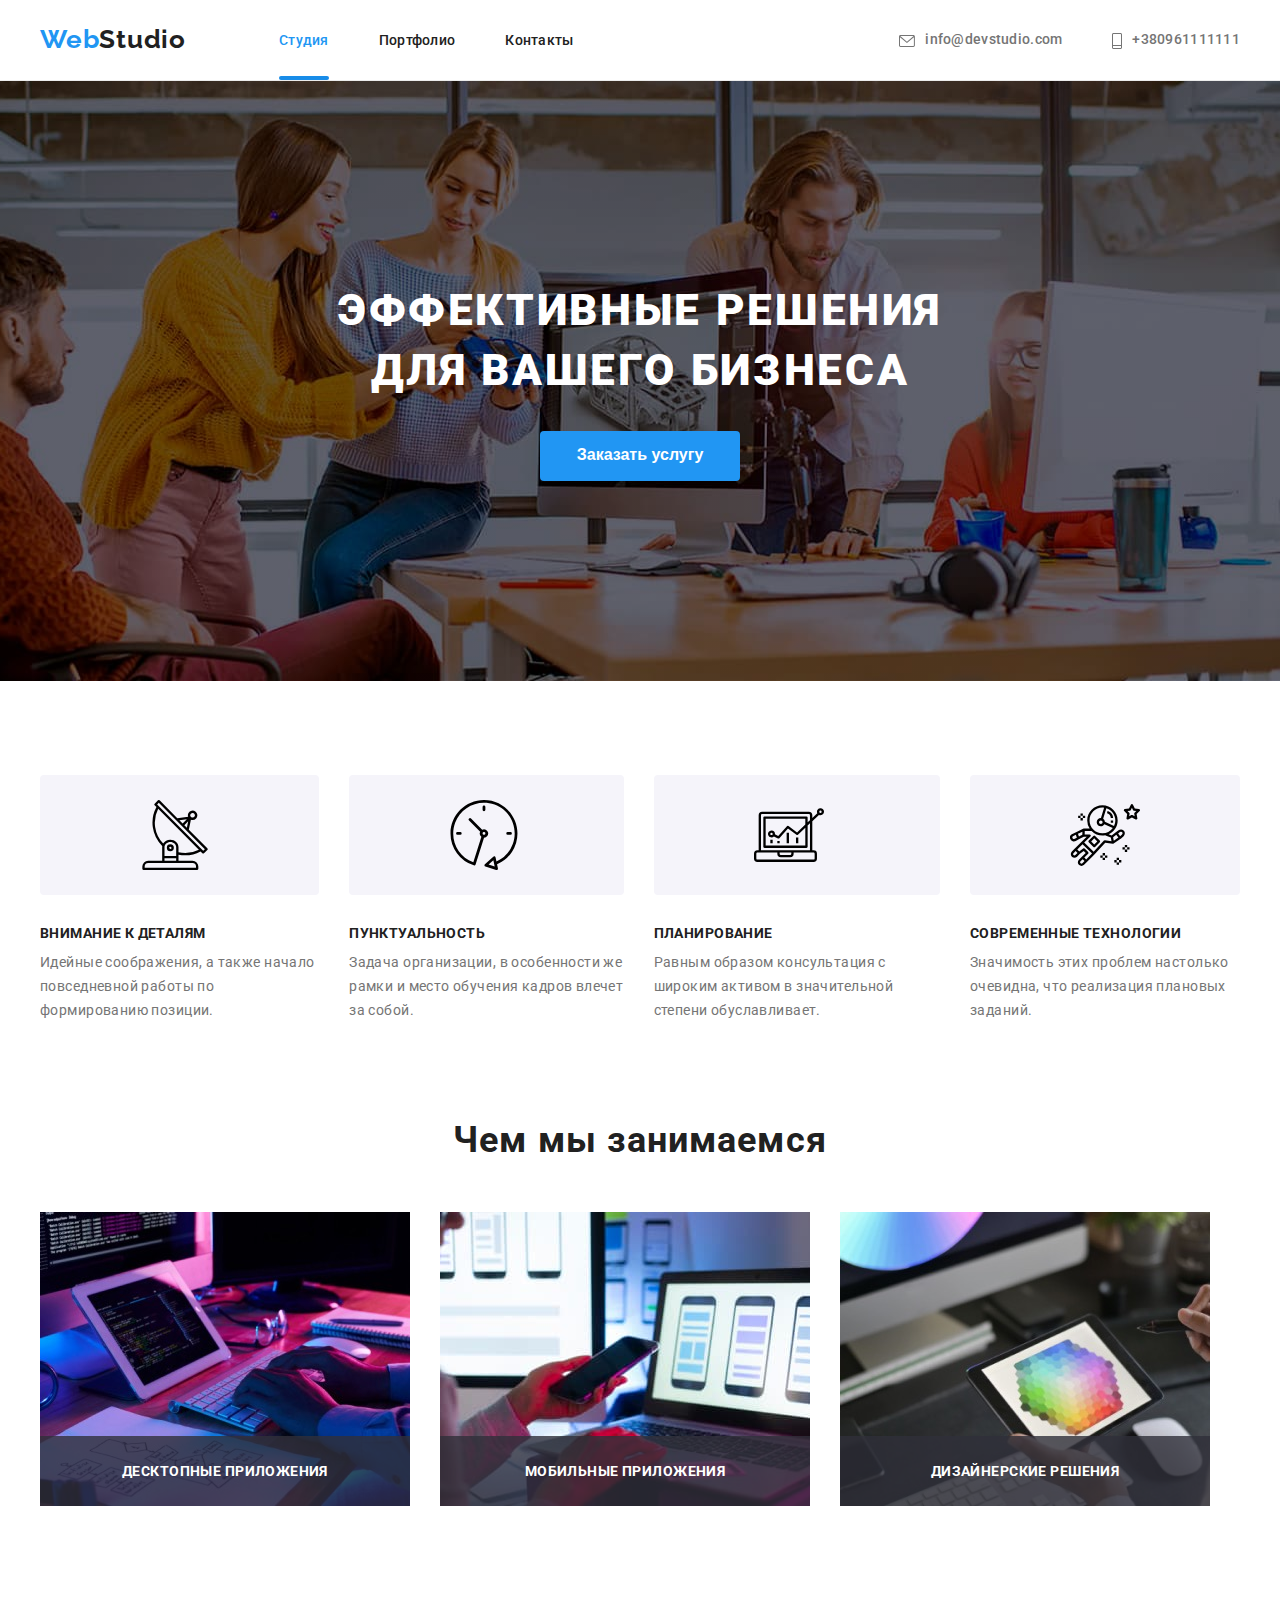
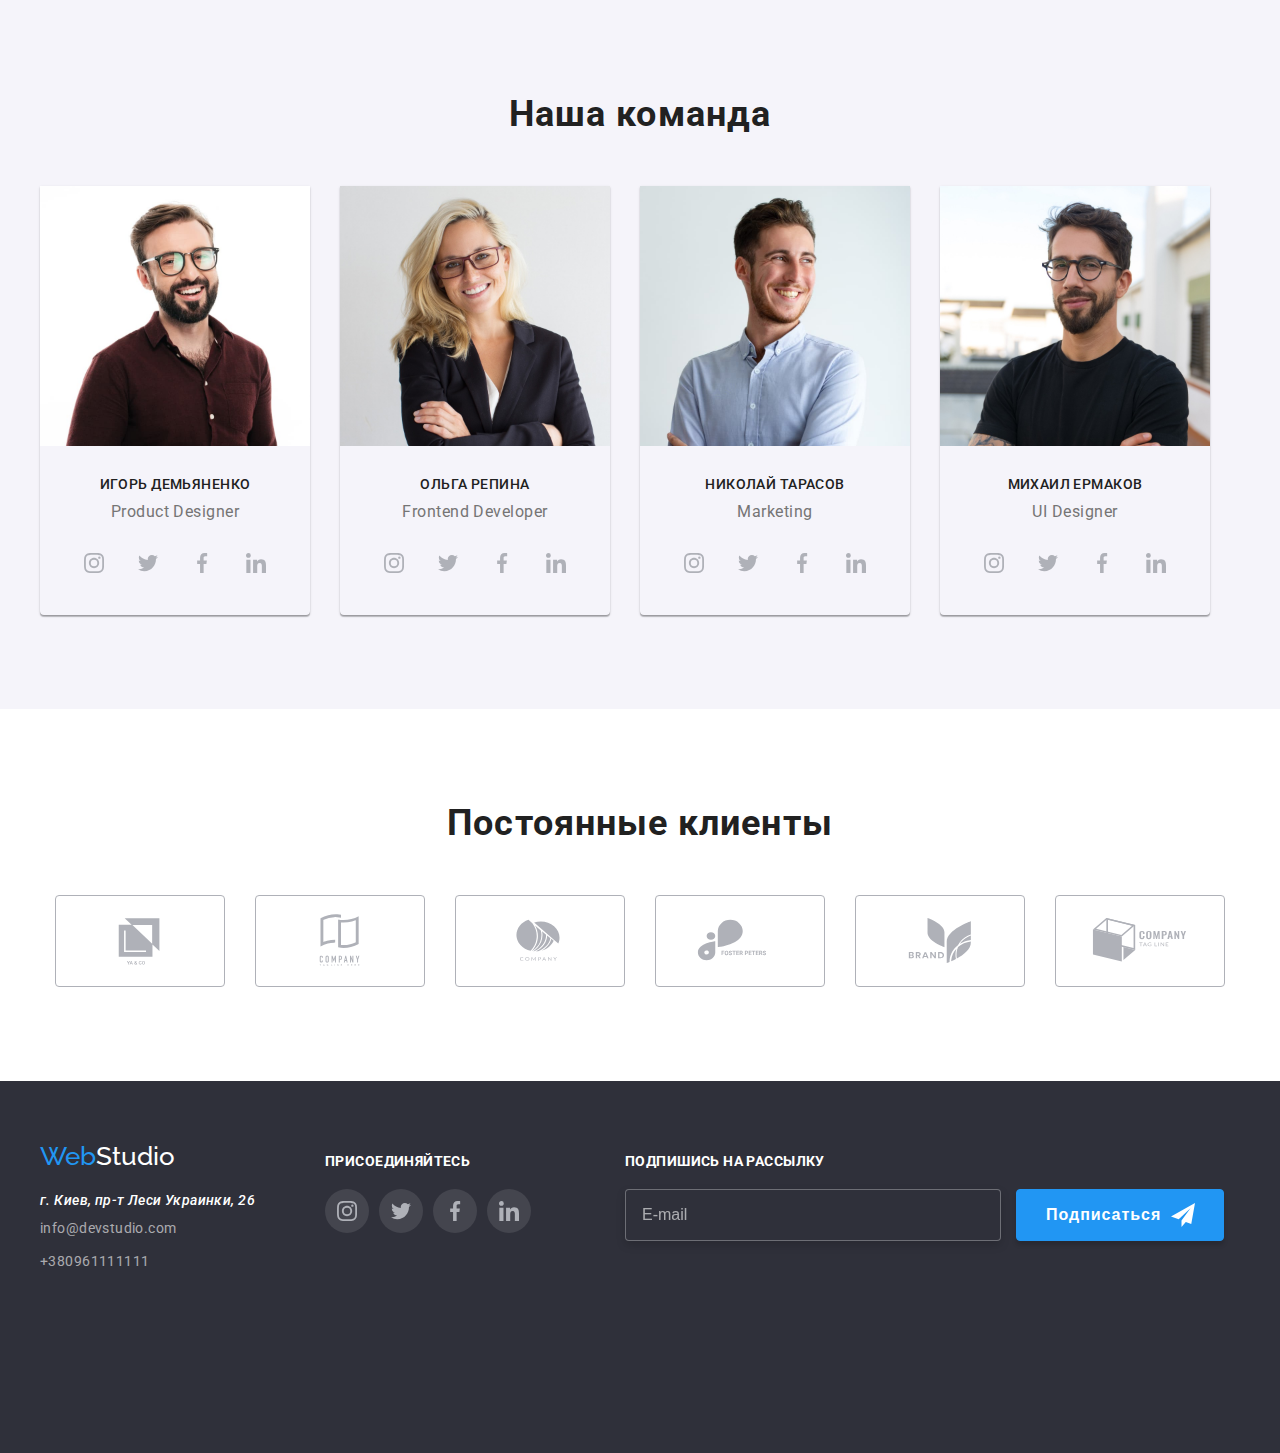
==== commit 88f744df: "22" ====
--- a/index.html
+++ b/index.html
@@ -20,11 +20,13 @@
   <!-- This is HEADER part -->
   <header>
     <div class="header container">
-      <a href="index.html" class="header-logo"><span class="header-web">Web</span> Studio</a>
-      <nav class="header-nav">
-        <a href="index.html" class="header-btn nav-active">Студия</a>
-        <a href="portfolio.html" class="header-btn">Портфолио</a>
-        <a href="#" class="header-btn">Контакты</a>
+      <a href="index.html" class="header-logo"><span class="header-web">Web</span>Studio</a>
+      <nav>
+        <ul class="header-nav">
+          <li class="header-btn nav-active"><a href="index.html">Студия</a></li>
+          <li class="header-btn"><a href="portfolio.html">Портфолио</a></li>
+          <li class="header-btn"><a href="#">Контакты</a></li>
+        </ul>
       </nav>
       <ul class="header-contacts">
         <li class="header-contact-item">
@@ -55,7 +57,7 @@
     </section>
     <!-- This is SECTION TWO part with icons -->
     <section class="section-two">
-      <h2></h2>
+      <h2 class="hide">Особенности</h2>
       <ul class="section-two-list container">
         <li class="list-item">
           <div class="section-two-container">
@@ -106,25 +108,26 @@
           </p>
         </li>
       </ul>
-      <section>
-        <!-- This is section two part with images -->
-        <h2 class="section-two-heading">Чем мы занимаемся</h2>
-        <ul class="section-two-images container">
-          <li>
-            <img src="images/img1.jpg" alt="keyboard typing" width="370" height="294" />
-            <h3 class="section-two-overlay">Десктопные приложения</h3>
-          </li>
-          <li>
-            <img src="images/img2.jpg" alt="phone staring" width="370" height="294" />
-            <h3 class="section-two-overlay">Мобильные приложения</h3>
-          </li>
-          <li>
-            <img src="images/img3.jpg" alt="tablet staring" width="370" height="294" />
-            <h3 class="section-two-overlay">Дизайнерские решения</h3>
-          </li>
-        </ul>
-      </section>
-    </section>
+    </section>
+    <section class="section-two">
+      <!-- This is section two part with images -->
+      <h2 class="section-two-heading">Чем мы занимаемся</h2>
+      <ul class="section-two-images container">
+        <li>
+          <img src="images/img1.jpg" alt="keyboard typing" width="370" height="294" />
+          <h3 class="section-two-overlay">Десктопные приложения</h3>
+        </li>
+        <li>
+          <img src="images/img2.jpg" alt="phone staring" width="370" height="294" />
+          <h3 class="section-two-overlay">Мобильные приложения</h3>
+        </li>
+        <li>
+          <img src="images/img3.jpg" alt="tablet staring" width="370" height="294" />
+          <h3 class="section-two-overlay">Дизайнерские решения</h3>
+        </li>
+      </ul>
+    </section>
+
     <!-- This is SECTION THREE part with team -->
     <section class="section-three">
       <h2 class="section-three-heading">Наша команда</h2>
@@ -282,10 +285,14 @@
   <footer>
     <div class="container footer-sections">
       <section class="footer-contacts">
-        <a href="index.html" class="footer-logo"><span class="header-web">Web</span> Studio</a>
-        <address class="footer-address">
-          <p class="footer-street">г. Киев, пр-т Леси Украинки, 26</p>
+        <a href="index.html" class="footer-logo"><span class="header-web">Web</span>Studio</a>
+        <address>
           <ul>
+            <li class="footer-list-item">
+              <a href="http://maps.google.com" target="_blank" rel="noopener noreferrer footer-contact"
+                class="footer-street">г. Киев,
+                пр-т Леси Украинки, 26</a>
+            </li>
             <li class="footer-list-item">
               <a href="mailto:info@devstudio.com" class="footer-contact">info@devstudio.com</a>
             </li>
--- a/css/styles.css
+++ b/css/styles.css
@@ -41,7 +41,7 @@
 a {
   font-family: var(--ff-2);
   text-decoration: none;
-  color: var(--clr-font-1);
+  color: inherit;
   font-weight: 500;
   line-height: 1.143;
 }
@@ -109,7 +109,8 @@
   font-weight: 500;
 }
 
-.header-btn {
+.header-btn,
+.header-btn a {
   position: relative;
   padding-top: 32px;
   padding-bottom: 32px;
@@ -129,15 +130,11 @@
   border-radius: 4px;
 }
 
-/* .header-btn:hover::after {
-  width: 100%;
-} */
-
 .nav-active {
   color: var(--clr-active-1);
 }
 
-.nav-active.header-btn::after {
+.header-btn.nav-active::after {
   width: 100%;
 }
 
@@ -159,9 +156,13 @@
 }
 
 .header-contact:hover,
-.header-btn:hover,
+.header-contact:focus,
+.header-btn a:hover,
+.header-btn a:focus,
 .footer-contact:hover,
-.header-contact:hover .contact-icon {
+.footer-contact:focus,
+.header-contact:hover .contact-icon,
+.header-contact:focus .contact-icon {
   color: var(--clr-active-1);
   fill: var(--clr-active-1);
 }
@@ -225,12 +226,22 @@
 
 /* section two */
 
+.hide {
+  display: none;
+}
+
+.section-two {
+  padding-top: var(--section-margin);
+}
+
+.section-two + .section-two {
+  padding-bottom: var(--section-margin);
+}
+
 .section-two-list {
   display: flex;
   flex-basis: calc((100%-90px) / 4);
   justify-content: center;
-  margin-top: var(--section-margin);
-  margin-bottom: var(--section-margin);
 }
 
 .section-two-container {
@@ -270,8 +281,6 @@
 
 .section-two-images {
   display: flex;
-  /* justify-content: center; */
-  margin-bottom: var(--section-margin);
 }
 
 .section-two-images li:not(:last-child) {
@@ -408,7 +417,7 @@
   fill: var(--clr-active-1);
 }
 
-/* footer */
+/* FOOTER */
 
 footer {
   height: 252px;
@@ -427,22 +436,15 @@
   color: var(--clr-font-3);
 }
 
-.footer-address {
+.footer-contact {
+  color: var(--clr-font-4);
+  font-style: normal;
   line-height: 1.71;
   font-weight: 400;
 }
 
 .footer-street {
   color: var(--clr-font-3);
-  margin-bottom: 9px;
-  line-height: 1.71;
-  font-weight: 400;
-}
-
-.footer-contact {
-  color: var(--clr-font-4);
-  line-height: 1.71;
-  font-weight: 400;
 }
 
 .footer-list-item:not(:last-child) {
@@ -475,7 +477,7 @@
   border-radius: 50%;
 }
 
-/* FOOTER SUBMSCRIBE FORM */
+/* FOOTER SUBSCRIBE FORM */
 .footer-subscribe {
   margin-left: 94px;
   margin-top: 12px;
@@ -524,7 +526,8 @@
 
 /* Portfolio items */
 
-.main-buttons-container {
+.main-items {
+  padding-bottom: var(--section-margin);
   padding-top: var(--section-margin);
 }
 
@@ -550,15 +553,11 @@
 }
 
 .main-button:hover,
-.main-button:active {
+.main-button:focus {
   color: var(--clr-font-3);
   background-color: var(--clr-active-1);
   box-shadow: 0px 3px 1px rgba(0, 0, 0, 0.1), 0px 1px 2px rgba(0, 0, 0, 0.08),
     0px 2px 2px rgba(0, 0, 0, 0.12);
-}
-
-.main-items {
-  padding-bottom: var(--section-margin);
 }
 
 .main-item-list {
@@ -590,11 +589,13 @@
 
 /* ITEM HOVER EFFECTS */
 
-.item:hover .item-overlay-container {
+.item:hover .item-overlay-container,
+.item:focus .item-overlay-container {
   transform: translateY(0);
 }
 
-.item:hover {
+.item:hover,
+.item:focus {
   box-shadow: 0px 1px 1px rgba(0, 0, 0, 0.12), 0px 4px 4px rgba(0, 0, 0, 0.06),
     1px 4px 6px rgba(0, 0, 0, 0.16);
 }
@@ -632,6 +633,7 @@
   letter-spacing: 0.06em;
   margin-left: 24px;
   margin-bottom: 4px;
+  text-transform: uppercase;
 }
 .item-text {
   color: var(--clr-font-2);
@@ -690,7 +692,8 @@
   fill: var(--clr-font-1);
 }
 
-.modal-image:hover {
+.modal-image:hover,
+.modal-image:focus {
   fill: var(--clr-active-1);
 }
 
@@ -724,11 +727,13 @@
   fill: currentColor;
 }
 
-.form:hover .backdrop-icon {
+.form:hover .backdrop-icon,
+.form:focus .backdrop-icon {
   fill: var(--clr-active-1);
 }
 
-.form:hover .backdrop-name {
+.form:hover .backdrop-name,
+.form:focus .backdrop-name {
   outline: 1px solid var(--clr-active-1);
 }
 
@@ -736,7 +741,8 @@
   outline: 1px solid var(--clr-active-1);
 }
 
-.form:hover .form input {
+.form:hover .form input,
+.form:focus .form input {
   border: 1px solid #2196f3;
 }
 
@@ -801,6 +807,7 @@
   border: none;
 }
 
-.form-submit:hover {
+.form-submit:hover,
+.form-submit:focus {
   background-color: var(--clr-hover-2);
 }
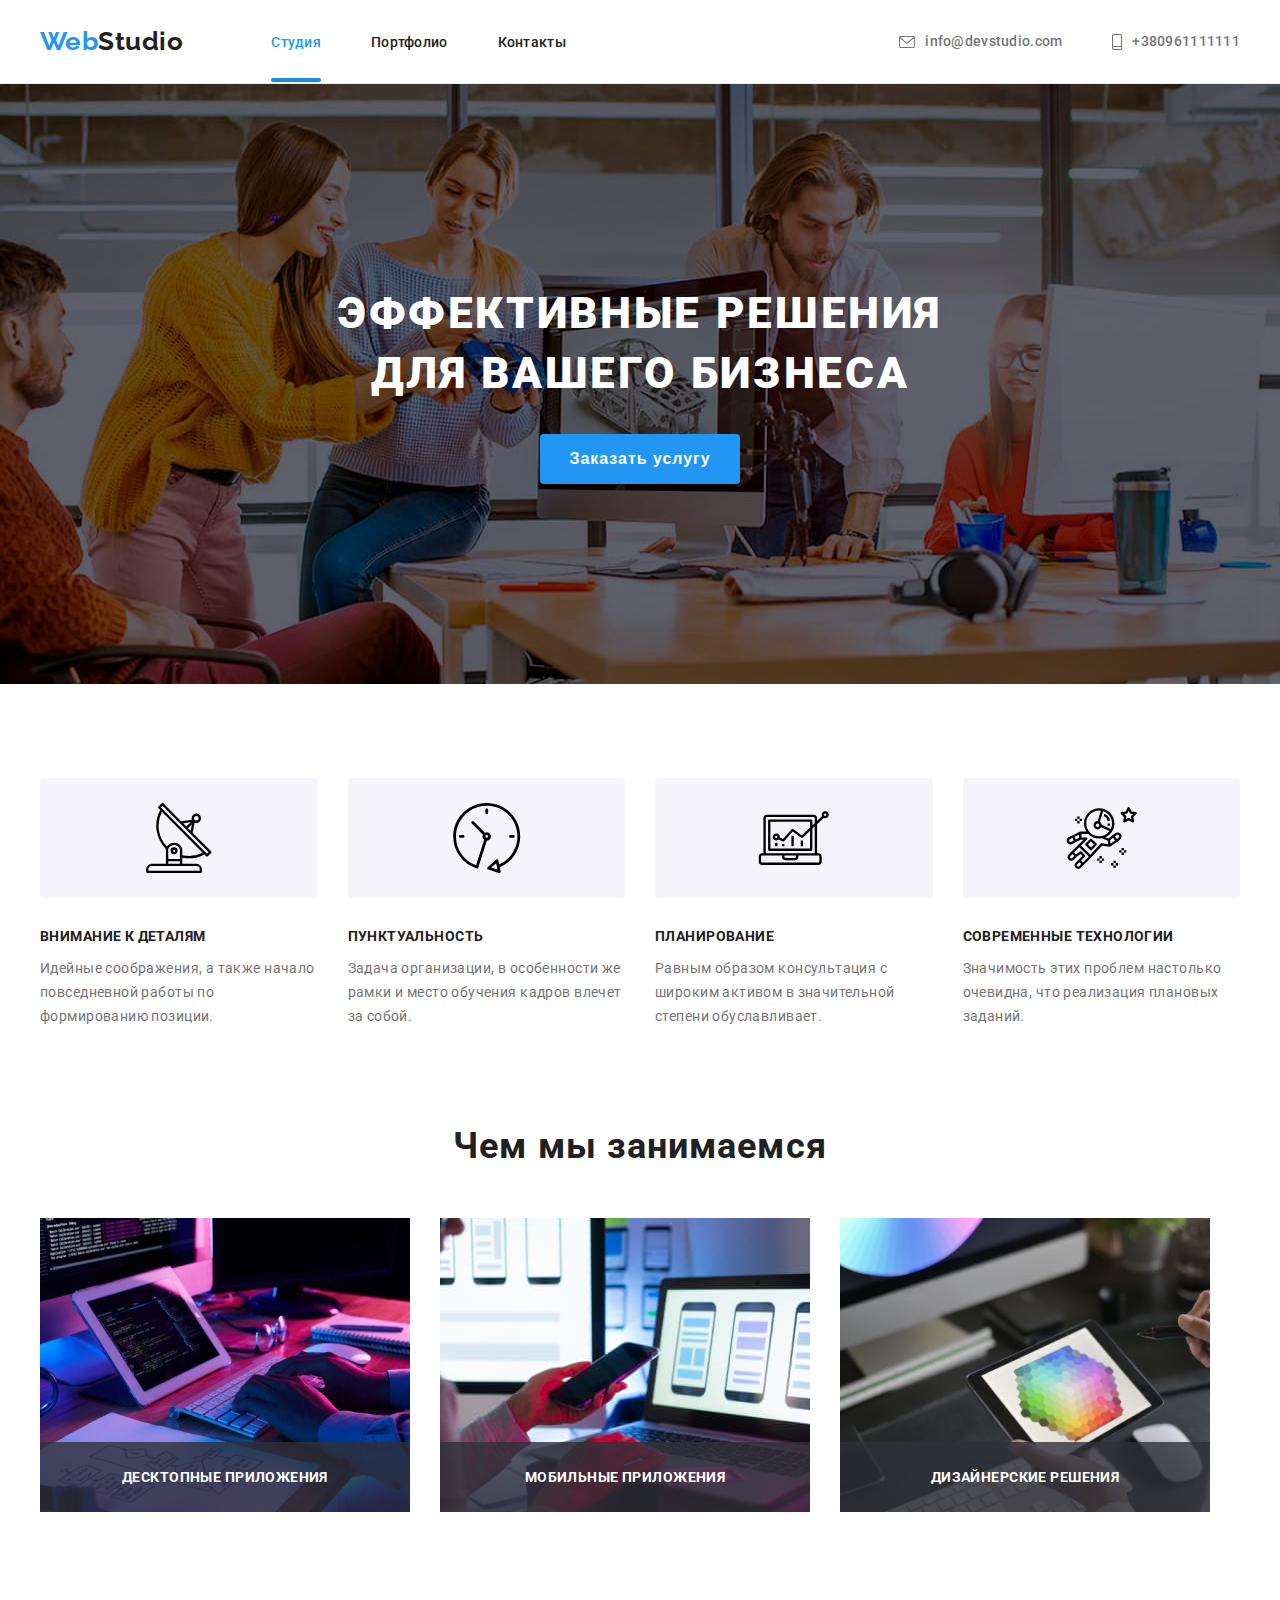
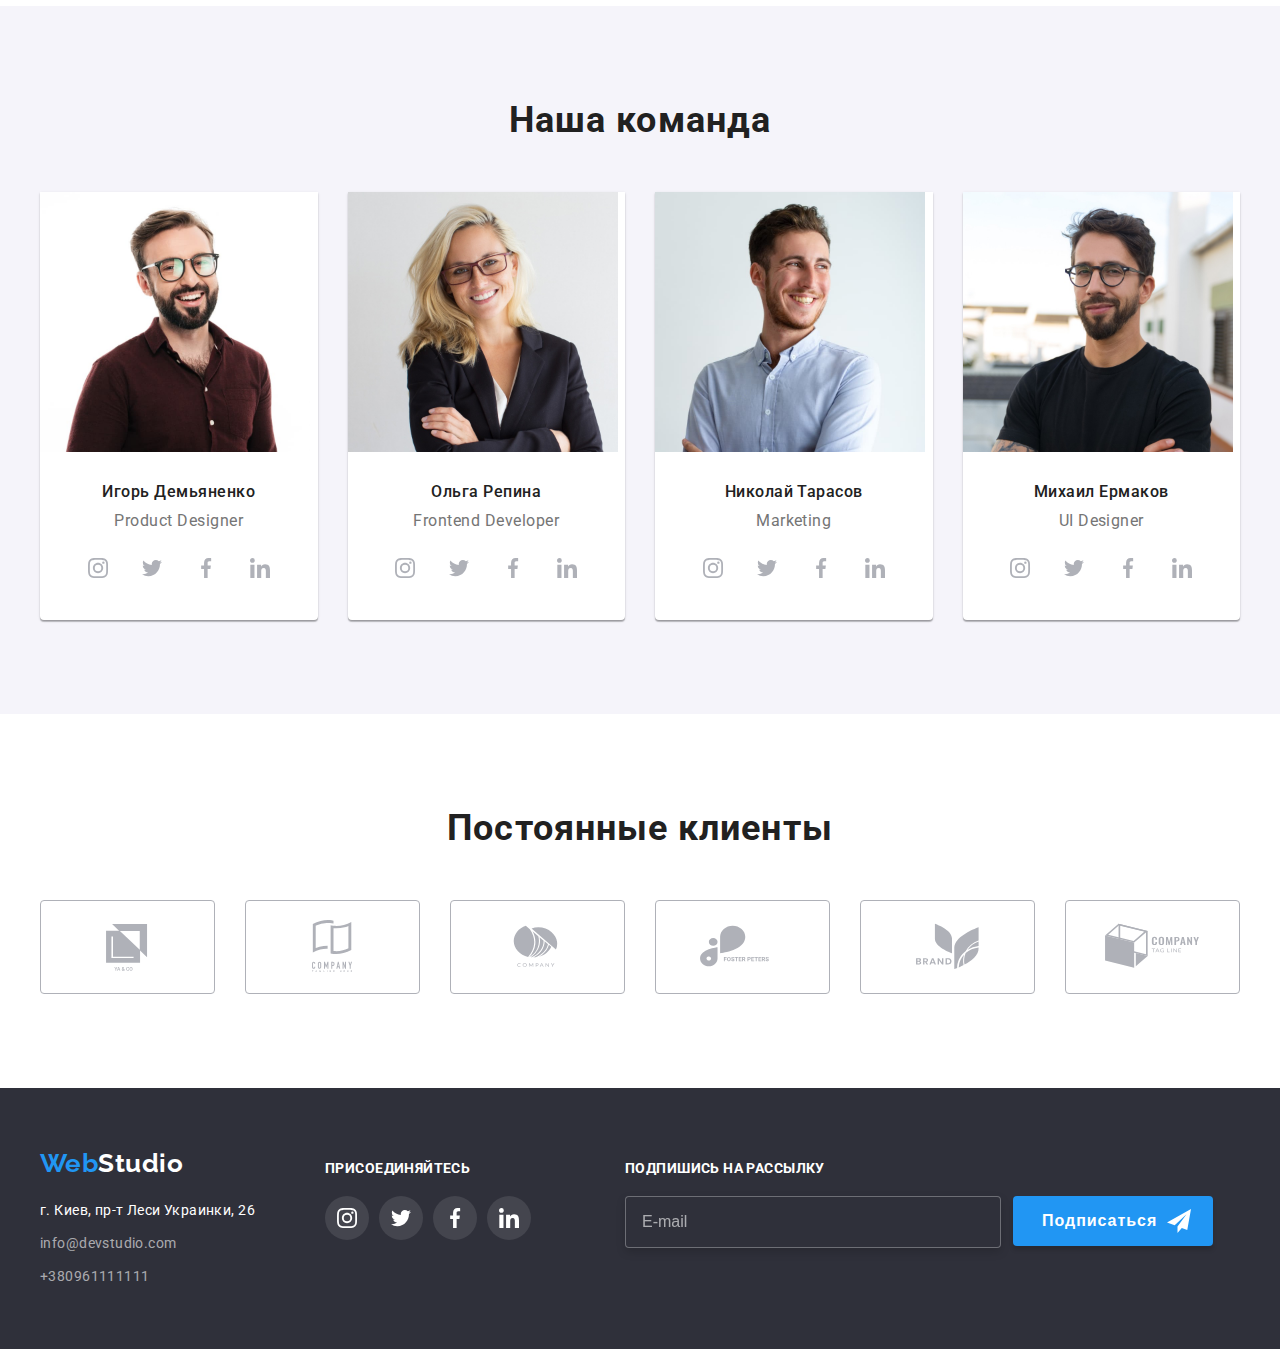
==== commit 4825d58c: "11" ====
--- a/index.html
+++ b/index.html
@@ -2,398 +2,455 @@
 <html lang="ru">
 
 <head>
-  <meta charset="UTF-8" />
-  <meta http-equiv="X-UA-Compatible" content="IE=edge" />
-  <meta name="viewport" content="width=device-width, initial-scale=1.0" />
-  <link rel="preconnect" href="https://fonts.googleapis.com" />
-  <link rel="preconnect" href="https://fonts.gstatic.com" crossorigin />
-  <link href="https://fonts.googleapis.com/css2?family=Raleway:wght@700&family=Roboto:wght@400;500;700;900&display=swap"
-    rel="stylesheet" />
-  <link rel="stylesheet" href="https://cdnjs.cloudflare.com/ajax/libs/modern-normalize/1.1.0/modern-normalize.min.css"
-    integrity="sha512-wpPYUAdjBVSE4KJnH1VR1HeZfpl1ub8YT/NKx4PuQ5NmX2tKuGu6U/JRp5y+Y8XG2tV+wKQpNHVUX03MfMFn9Q=="
-    crossorigin="anonymous" referrerpolicy="no-referrer" />
-  <link rel="stylesheet" href="css/styles.css" />
-  <title>goit-markup-hw-05</title>
+    <meta charset="UTF-8" />
+    <meta http-equiv="X-UA-Compatible" content="IE=edge" />
+    <meta name="viewport" content="width=device-width, initial-scale=1.0" />
+    <link rel="preconnect" href="https://fonts.googleapis.com" />
+    <link rel="preconnect" href="https://fonts.gstatic.com" crossorigin />
+    <link
+        href="https://fonts.googleapis.com/css2?family=Raleway:wght@700&family=Roboto:wght@400;500;700;900&display=swap"
+        rel="stylesheet" />
+    <link rel="stylesheet" href="https://cdnjs.cloudflare.com/ajax/libs/modern-normalize/1.1.0/modern-normalize.min.css"
+        integrity="sha512-wpPYUAdjBVSE4KJnH1VR1HeZfpl1ub8YT/NKx4PuQ5NmX2tKuGu6U/JRp5y+Y8XG2tV+wKQpNHVUX03MfMFn9Q=="
+        crossorigin="anonymous" referrerpolicy="no-referrer" />
+    <link rel="stylesheet" href="css/main.min.css" />
+    <title>goit-markup-hw-06</title>
 </head>
 
 <body>
-  <!-- This is HEADER part -->
-  <header>
-    <div class="header container">
-      <a href="index.html" class="header-logo"><span class="header-web">Web</span>Studio</a>
-      <nav>
-        <ul class="header-nav">
-          <li class="header-btn nav-active"><a href="index.html">Студия</a></li>
-          <li class="header-btn"><a href="portfolio.html">Портфолио</a></li>
-          <li class="header-btn"><a href="#">Контакты</a></li>
-        </ul>
-      </nav>
-      <ul class="header-contacts">
-        <li class="header-contact-item">
-          <a href="mailto:info@devstudio.com" class="header-contact">
-            <svg class="contact-icon" width="16px" height="12px">
-              <use href="images/icons.svg#icon-envelope"></use>
-            </svg>info@devstudio.com</a>
-        </li>
-        <li>
-          <a href="tel:+380961111111" class="header-contact"><svg class="contact-icon" width="10px" height="16px">
-              <use href="images/icons.svg#icon-Vector"></use>
-            </svg>+380961111111</a>
-        </li>
-      </ul>
+    <!-- This is HEADER part -->
+    <header>
+        <nav class="header container ">
+            <a href="index.html" class="logo header__logo"><span class="logo__web">Web</span>Studio</a>
+            <button type="button" class="header__menu" data-menu-button>
+                <svg width="40" height="40" aria-label="переключатель мобильного меню">
+                    <use class="icon-menu" href="images/icons.svg#icon-menu_40px"></use>
+                    <use class="icon-close" href="images/icons.svg#icon-close_40px"></use>
+                </svg>
+            </button>
+
+            <div class="header__block" data-menu>
+                <ul class="nav">
+                    <li class="nav__btn nav__btn--active"><a class="nav__link" href="index.html">Студия</a>
+                    </li>
+                    <li class="nav__btn"><a class="nav__link" href="portfolio.html">Портфолио</a></li>
+                    <li class="nav__btn"><a class="nav__link" href="#">Контакты</a></li>
+                </ul>
+                <ul class="contact">
+                    <li class="contact__item">
+                        <a href="mailto:info@devstudio.com" class="contact__link">
+                            <svg class="contact__icon">
+                                <use href="images/icons.svg#icon-envelope"></use>
+                            </svg>info@devstudio.com</a>
+                    </li>
+                    <li class="contact__item">
+                        <a href="tel:+380961111111" class="contact__link"><svg class="contact__icon">
+                                <use href="images/icons.svg#icon-Vector"></use>
+                            </svg>+380961111111</a>
+                    </li>
+                </ul>
+                <ul class="social">
+                    <li class="social__item"><a class="social__link" href="www.instagram.com" target="_blank"
+                            rel="noopener noreferrer nofollow ">Instagram</a></li>
+                    <li class="social__item"><a class="social__link" href="twitter.com" target="_blank"
+                            rel="noopener noreferrer nofollow ">Twitter</a></li>
+                    <li class="social__item"><a class="social__link" href="facebook.com" target="_blank"
+                            rel="noopener noreferrer nofollow ">Facebook</a>
+                    </li>
+                    <li class="social__item"><a class="social__link" href="linkedin.com" target="_blank"
+                            rel="noopener noreferrer nofollow ">LinkedIn</a>
+                    </li>
+                </ul>
+            </div>
+
+        </nav>
+    </header>
+    <!-- This is MAIN part -->
+    <main>
+        <!-- This is SECTION ONE part with HERO -->
+        <section class="section-one">
+            <div class="section-one__container">
+                <h1 class="sectoin-one__header">
+                    Эффективные решения<br />
+                    для вашего бизнеса
+                </h1>
+                <button type="button" class="button-hero" data-modal-open>Заказать услугу</button>
+            </div>
+        </section>
+        <!-- This is SECTION TWO part with icons -->
+        <section class="section-two">
+            <div class="container">
+                <h2 class="hide">Особенности</h2>
+                <ul class="section-two__list">
+                    <li class="section-two__item">
+                        <div class="section-two__container">
+                            <svg class="section-two__icon" width="70px" height="70px">
+                                <use href="images/icons.svg#icon-antenna-1"></use>
+                            </svg>
+                        </div>
+                        <h3 class="section-two__title">Внимание к деталям</h3>
+                        <p class="section-two__text">
+                            Идейные соображения, а также начало повседневной работы по
+                            формированию позиции.
+                        </p>
+                    </li>
+                    <li class="section-two__item">
+                        <div class="section-two__container">
+                            <svg class="section-two__icon" width="70px" height="70px">
+                                <use href="images/icons.svg#icon-clock-1"></use>
+                            </svg>
+                        </div>
+                        <h3 class="section-two__title">Пунктуальность</h3>
+                        <p class="section-two__text">
+                            Задача организации, в особенности же рамки и место обучения кадров
+                            влечет за собой.
+                        </p>
+                    </li>
+                    <li class="section-two__item">
+                        <div class="section-two__container">
+                            <svg class="section-two__icon" width="70px" height="70px">
+                                <use href="images/icons.svg#icon-diagram-1"></use>
+                            </svg>
+                        </div>
+                        <h3 class="section-two__title">Планирование</h3>
+                        <p class="section-two__text">
+                            Равным образом консультация с широким активом в значительной
+                            степени обуславливает.
+                        </p>
+                    </li>
+                    <li class="section-two__item">
+                        <div class="section-two__container">
+                            <svg class="section-two__icon" width="70px" height="70px">
+                                <use href="images/icons.svg#icon-astronaut-1"></use>
+                            </svg>
+                        </div>
+                        <h3 class="section-two__title">Современные технологии</h3>
+                        <p class="section-two__text">
+                            Значимость этих проблем настолько очевидна, что реализация
+                            плановых заданий.
+                        </p>
+                    </li>
+                </ul>
+            </div>
+        </section>
+        <section class="section-two">
+            <!-- This is section two part with images -->
+            <div class="container">
+                <h2 class="section-two__heading">Чем мы занимаемся</h2>
+                <ul class="section-two__images">
+                    <li class="section-two__img">
+                        <img src=" images/img1.jpg" alt="keyboard typing" width="370" height="294" />
+                        <h3 class="section-two__overlay">Десктопные приложения</h3>
+                    </li>
+                    <li class="section-two__img">
+                        <img src=" images/img2.jpg" alt="phone staring" width="370" height="294" />
+                        <h3 class="section-two__overlay">Мобильные приложения</h3>
+                    </li>
+                    <li class="section-two__img">
+                        <img src=" images/img3.jpg" alt="tablet staring" width="370" height="294" />
+                        <h3 class="section-two__overlay">Дизайнерские решения</h3>
+                    </li>
+                </ul>
+            </div>
+        </section>
+
+        <!-- This is SECTION THREE part with team -->
+        <section class="section-three">
+            <div class="container">
+                <h2 class="section-three__heading">Наша команда</h2>
+                <ul class="section-three__container">
+                    <li class="section-three__item">
+                        <img class="section-three__img" src="images/team1.jpg" alt="Игорь Демьяненко" />
+                        <h3 class="section-three__title">Игорь Демьяненко</h3>
+                        <p class="section-three__text" lang="en">Product Designer</p>
+                        <ul class="social-icons">
+                            <li class="social-icons__thumb"><a class="social-icons__link" href="instagram.com">
+                                    <svg class="social-icons__img" width="20px" height="20px">
+                                        <use href="images/icons.svg#icon-instagram-1"></use>
+                                    </svg>
+                                </a>
+                            </li>
+                            <li class="social-icons__thumb"><a class="social-icons__link" href="twitter.com">
+                                    <svg class="social-icons__img" width="20px" height="20px">
+                                        <use href="images/icons.svg#icon-twitter-1"></use>
+                                    </svg>
+                                </a>
+                            </li>
+                            <li class="social-icons__thumb"><a class="social-icons__link" href="facebook.com">
+                                    <svg class="social-icons__img" width="20px" height="20px">
+                                        <use href="images/icons.svg#icon-facebook-1"></use>
+                                    </svg>
+                                </a>
+                            </li>
+                            <li class="social-icons__thumb"><a class="social-icons__link" href="linkedin.com">
+                                    <svg class="social-icons__img" width="20px" height="20px">
+                                        <use href="images/icons.svg#icon-linkedin-1"></use>
+                                    </svg>
+                                </a>
+                            </li>
+                        </ul>
+                    </li>
+                    <li class="section-three__item">
+                        <img class="section-three__img" src="images/team2.jpg" alt="Ольга Репина" />
+                        <h3 class="section-three__title">Ольга Репина</h3>
+                        <p class="section-three__text" lang="en">Frontend Developer</p>
+                        <ul class="social-icons">
+                            <li class="social-icons__thumb"><a class="social-icons__link" href="instagram.com">
+                                    <svg class="social-icons__img" width="20px" height="20px">
+                                        <use href="images/icons.svg#icon-instagram-1"></use>
+                                    </svg>
+                                </a>
+                            </li>
+                            <li class="social-icons__thumb"><a class="social-icons__link" href="twitter.com">
+                                    <svg class="social-icons__img" width="20px" height="20px">
+                                        <use href="images/icons.svg#icon-twitter-1"></use>
+                                    </svg>
+                                </a>
+                            </li>
+                            <li class="social-icons__thumb"><a class="social-icons__link" href="facebook.com">
+                                    <svg class="social-icons__img" width="20px" height="20px">
+                                        <use href="images/icons.svg#icon-facebook-1"></use>
+                                    </svg>
+                                </a>
+                            </li>
+                            <li class="social-icons__thumb"><a class="social-icons__link" href="linkedin.com">
+                                    <svg class="social-icons__img" width="20px" height="20px">
+                                        <use href="images/icons.svg#icon-linkedin-1"></use>
+                                    </svg>
+                                </a>
+                            </li>
+                        </ul>
+                    </li>
+                    <li class="section-three__item">
+                        <img class="section-three__img" src="images/team3.jpg" alt="Николай Тарасов" />
+                        <h3 class="section-three__title">Николай Тарасов</h3>
+                        <p class="section-three__text" lang="en">Marketing</p>
+                        <ul class="social-icons">
+                            <li class="social-icons__thumb"><a class="social-icons__link" href="instagram.com">
+                                    <svg class="social-icons__img" width="20px" height="20px">
+                                        <use href="images/icons.svg#icon-instagram-1"></use>
+                                    </svg>
+                                </a>
+                            </li>
+                            <li class="social-icons__thumb"><a class="social-icons__link" href="twitter.com">
+                                    <svg class="social-icons__img" width="20px" height="20px">
+                                        <use href="images/icons.svg#icon-twitter-1"></use>
+                                    </svg>
+                                </a>
+                            </li>
+                            <li class="social-icons__thumb"><a class="social-icons__link" href="facebook.com">
+                                    <svg class="social-icons__img" width="20px" height="20px">
+                                        <use href="images/icons.svg#icon-facebook-1"></use>
+                                    </svg>
+                                </a>
+                            </li>
+                            <li class="social-icons__thumb"><a class="social-icons__link" href="linkedin.com">
+                                    <svg class="social-icons__img" width="20px" height="20px">
+                                        <use href="images/icons.svg#icon-linkedin-1"></use>
+                                    </svg>
+                                </a>
+                            </li>
+                        </ul>
+                    </li>
+                    <li class="section-three__item">
+                        <img class="section-three__img" src="images/team4.jpg" alt="Михаил Ермаков" />
+                        <h3 class="section-three__title">Михаил Ермаков</h3>
+                        <p class="section-three__text" lang="en">UI Designer</p>
+                        <ul class="social-icons">
+                            <li class="social-icons__thumb"><a class="social-icons__link" href="instagram.com">
+                                    <svg class="social-icons__img" width="20px" height="20px">
+                                        <use href="images/icons.svg#icon-instagram-1"></use>
+                                    </svg>
+                                </a>
+                            </li>
+                            <li class="social-icons__thumb"><a class="social-icons__link" href="twitter.com">
+                                    <svg class="social-icons__img" width="20px" height="20px">
+                                        <use href="images/icons.svg#icon-twitter-1"></use>
+                                    </svg>
+                                </a>
+                            </li>
+                            <li class="social-icons__thumb"><a class="social-icons__link" href="facebook.com">
+                                    <svg class="social-icons__img" width="20px" height="20px">
+                                        <use href="images/icons.svg#icon-facebook-1"></use>
+                                    </svg>
+                                </a>
+                            </li>
+                            <li class="social-icons__thumb"><a class="social-icons__link" href="linkedin.com">
+                                    <svg class="social-icons__img" width="20px" height="20px">
+                                        <use href="images/icons.svg#icon-linkedin-1"></use>
+                                    </svg>
+                                </a>
+                            </li>
+                        </ul>
+                    </li>
+                </ul>
+            </div>
+        </section>
+        <!-- This is SECTION FOUR part with clients -->
+        <section class="section-four">
+            <div class="container">
+                <h2 class="section-four__header">Постоянные клиенты</h2>
+                <ul class="section-four__clients">
+                    <li class="section-four__item"><a class="section-four__link" href="#">
+                            <svg class="section-four__icon" width="106px" height="60px">
+                                <use href="images/icons.svg#icon-Logo1"></use>
+                            </svg></a>
+                    </li>
+                    <li class="section-four__item"><a class="section-four__link" href="#">
+                            <svg class="section-four__icon" width="106px" height="60px">
+                                <use href="images/icons.svg#icon-Logo2"></use>
+                            </svg></a>
+                    </li>
+                    <li class="section-four__item"><a class="section-four__link" href="#">
+                            <svg class="section-four__icon" width="106px" height="60px">
+                                <use href="images/icons.svg#icon-Logo3"></use>
+                            </svg></a>
+                    </li>
+                    <li class="section-four__item"><a class="section-four__link" href="#">
+                            <svg class="section-four__icon" width="106px" height="60px">
+                                <use href="images/icons.svg#icon-Logo4"></use>
+                            </svg></a>
+                    </li>
+                    <li class="section-four__item"><a class="section-four__link" href="#">
+                            <svg class="section-four__icon" width="106px" height="60px">
+                                <use href="images/icons.svg#icon-Logo5"></use>
+                            </svg></a>
+                    </li>
+                    <li class="section-four__item"><a class="section-four__link" href="#">
+                            <svg class="section-four__icon" width="106px" height="60px">
+                                <use href="images/icons.svg#icon-Logo6"></use>
+                            </svg></a>
+                    </li>
+                </ul>
+            </div>
+        </section>
+    </main>
+    <!-- This is FOOTER part -->
+    <footer class="footer">
+        <div class="container footer__sections">
+            <section class="footer-address">
+                <a href="index.html" class="logo address__logo"><span class="logo__web">Web</span>Studio</a>
+                <address>
+                    <ul class="address">
+                        <li class="address__li">
+                            <a class="footer__street" href="https://goo.gl/maps/dMaArt2xvUtYKD9Z6" target="_blank"
+                                rel="noopener noreferrer nofollow">г. Киев,
+                                пр-т Леси Украинки, 26</a>
+                        </li>
+                        <li class="address__li">
+                            <a class="address__contact" href="mailto:info@devstudio.com">info@devstudio.com</a>
+                        </li>
+                        <li class="address__li">
+                            <a class="address__contact" href="tel:+380961111111">+380961111111</a>
+                        </li>
+                    </ul>
+                </address>
+            </section>
+            <section class="footer__social">
+                <h2 class="footer__title">присоединяйтесь</h2>
+                <ul class="social-icons">
+                    <li class="social-icons__thumb footer__icon"><a class="social-icons__link" href="instagram.com">
+                            <svg class="social-icons__img" width="20px" height="20px">
+                                <use href="images/icons.svg#icon-instagram-1"></use>
+                            </svg>
+                        </a>
+                    </li>
+                    <li class="social-icons__thumb footer__icon"><a class="social-icons__link" href="twitter.com">
+                            <svg class="social-icons__img" width="20px" height="20px">
+                                <use href="images/icons.svg#icon-twitter-1"></use>
+                            </svg>
+                        </a>
+                    </li>
+                    <li class="social-icons__thumb footer__icon"><a class="social-icons__link" href="facebook.com">
+                            <svg class="social-icons__img" width="20px" height="20px">
+                                <use href="images/icons.svg#icon-facebook-1"></use>
+                            </svg>
+                        </a>
+                    </li>
+                    <li class="social-icons__thumb footer__icon"><a class="social-icons__link" href="linkedin.com">
+                            <svg class="social-icons__img" width="20px" height="20px">
+                                <use href="images/icons.svg#icon-linkedin-1"></use>
+                            </svg>
+                        </a>
+                    </li>
+                </ul>
+            </section>
+            <section class="footer-subscribe">
+                <h2 class="footer__title">подпишись на рассылку</h2>
+
+                <form class="subscribe-thumb">
+                    <input type="mail" placeholder="E-mail" class="subscribe-thumb__input">
+                    <button type="submit" class="subscribe-thumb__submit">Подписаться
+                        <svg class="subscribe-thumb__icon" width="24px" height="24px">
+                            <use href="images/icons.svg#icon-icon-send"></use>
+                        </svg>
+                    </button>
+                </form>
+
+            </section>
+        </div>
+    </footer>
+    <!-- BACKDROP IS HERE -->
+    <div class="backdrop is-hidden" data-modal>
+        <div class="modal">
+            <button type="button" class="modal__close" data-modal-close>
+                <svg width="18" height="18" xmlns="http://www.w3.org/2000/svg">
+                    <use href="images/icons.svg#icon-close-black-18dp-2-1"></use>
+                </svg>
+            </button>
+            <!-- MODAL WINDOW IS HERE -->
+            <section class="modal__form">
+                <h2 class="modal__header">Оставьте свои данные, мы вам перезвоним</h2>
+
+                <label class="form">
+                    <span class="form__name">Имя</span>
+                    <input class="form__input" type="text" name="data">
+
+                    <svg class="form__image" width="18" height="18" xmlns="http://www.w3.org/2000/svg">
+                        <use href="images/icons.svg#icon-person-black-18dp-1"></use>
+                    </svg>
+
+                </label>
+
+                <label class="form">
+                    <span class="form__name">Телефон</span>
+                    <input class="form__input" type="tel" name="data">
+                    <svg class="form__image" width="18" height="18" xmlns="http://www.w3.org/2000/svg">
+                        <use href="images/icons.svg#icon-phone-black-18dp-1"></use>
+                    </svg>
+
+
+                </label>
+
+                <label class="form">
+                    <span class="form__name">Почта</span>
+                    <input class="form__input" type="email" name="data">
+                    <svg class="form__image" width="18" height="18" xmlns="http://www.w3.org/2000/svg">
+                        <use href="images/icons.svg#icon-email-black-18dp-1"></use>
+                    </svg>
+
+                </label>
+
+                <label class="form">
+                    <span class="form__name">Комментарий</span>
+                    <textarea name="data" cols="60" rows="6.5" placeholder="Введите текст"
+                        class="form__input form__input--textarea"></textarea>
+
+                </label>
+
+                <label class="checkbox">
+                    <input class="checkbox__input hide" type="checkbox" name="data">
+                    <span class="checkbox__icon"></span>
+                    <span class="checkbox__span">Соглашаюсь с рассылкой и принимаю <a class="checkbox__link" href="#">
+                            Условия
+                            договора</a></span>
+                </label>
+                <button class="form-submit" type="submit">Отправить</button>
+            </section>
+        </div>
     </div>
-  </header>
-  <!-- This is MAIN part -->
-  <main>
-    <!-- This is SECTION ONE part with HERO -->
-    <section class="section-one">
-      <div class="section-one-container">
-        <h1>
-          Эффективные решения<br />
-          для вашего бизнеса
-        </h1>
-        <button type="button" class="section-button" data-modal-open>Заказать услугу</button>
-      </div>
-    </section>
-    <!-- This is SECTION TWO part with icons -->
-    <section class="section-two">
-      <h2 class="hide">Особенности</h2>
-      <ul class="section-two-list container">
-        <li class="list-item">
-          <div class="section-two-container">
-            <svg class="section-two-icon" width="70px" height="70px">
-              <use href="images/icons.svg#icon-antenna-1"></use>
-            </svg>
-          </div>
-          <h3>Внимание к деталям</h3>
-          <p>
-            Идейные соображения, а также начало повседневной работы по
-            формированию позиции.
-          </p>
-        </li>
-        <li class="list-item">
-          <div class="section-two-container">
-            <svg class="section-two-icon" width="70px" height="70px">
-              <use href="images/icons.svg#icon-clock-1"></use>
-            </svg>
-          </div>
-          <h3>Пунктуальность</h3>
-          <p>
-            Задача организации, в особенности же рамки и место обучения кадров
-            влечет за собой.
-          </p>
-        </li>
-        <li class="list-item">
-          <div class="section-two-container">
-            <svg class="section-two-icon" width="70px" height="70px">
-              <use href="images/icons.svg#icon-diagram-1"></use>
-            </svg>
-          </div>
-          <h3>Планирование</h3>
-          <p>
-            Равным образом консультация с широким активом в значительной
-            степени обуславливает.
-          </p>
-        </li>
-        <li class="list-item">
-          <div class="section-two-container">
-            <svg class="section-two-icon" width="70px" height="70px">
-              <use href="images/icons.svg#icon-astronaut-1"></use>
-            </svg>
-          </div>
-          <h3>Современные технологии</h3>
-          <p>
-            Значимость этих проблем настолько очевидна, что реализация
-            плановых заданий.
-          </p>
-        </li>
-      </ul>
-    </section>
-    <section class="section-two">
-      <!-- This is section two part with images -->
-      <h2 class="section-two-heading">Чем мы занимаемся</h2>
-      <ul class="section-two-images container">
-        <li>
-          <img src="images/img1.jpg" alt="keyboard typing" width="370" height="294" />
-          <h3 class="section-two-overlay">Десктопные приложения</h3>
-        </li>
-        <li>
-          <img src="images/img2.jpg" alt="phone staring" width="370" height="294" />
-          <h3 class="section-two-overlay">Мобильные приложения</h3>
-        </li>
-        <li>
-          <img src="images/img3.jpg" alt="tablet staring" width="370" height="294" />
-          <h3 class="section-two-overlay">Дизайнерские решения</h3>
-        </li>
-      </ul>
-    </section>
-
-    <!-- This is SECTION THREE part with team -->
-    <section class="section-three">
-      <h2 class="section-three-heading">Наша команда</h2>
-      <ul class="section-three-container container">
-        <li class="section-three-item">
-          <img src="images/team1.jpg" alt="Игорь Демьяненко" width="270" height="260" />
-          <h3>Игорь Демьяненко</h3>
-          <p lang="en">Product Designer</p>
-          <div class="section-three-icons">
-            <div class="section-three-thumb">
-              <svg class="section-three-icon" width="20px" height="20px">
-                <use href="images/icons.svg#icon-instagram-1"></use>
-              </svg>
-            </div>
-            <div class="section-three-thumb">
-              <svg class="section-three-icon" width="20px" height="20px">
-                <use href="images/icons.svg#icon-twitter-1"></use>
-              </svg>
-            </div>
-            <div class="section-three-thumb">
-              <svg class="section-three-icon" width="20px" height="20px">
-                <use href="images/icons.svg#icon-facebook-1"></use>
-              </svg>
-            </div>
-            <div class="section-three-thumb">
-              <svg class="section-three-icon" width="20px" height="20px">
-                <use href="images/icons.svg#icon-linkedin-1"></use>
-              </svg>
-            </div>
-          </div>
-        </li>
-        <li class="section-three-item">
-          <img src="images/team2.jpg" alt="Ольга Репина" width="270" height="260" />
-          <h3>Ольга Репина</h3>
-          <p lang="en">Frontend Developer</p>
-          <div class="section-three-icons">
-            <div class="section-three-thumb">
-              <svg class="section-three-icon" width="20px" height="20px">
-                <use href="images/icons.svg#icon-instagram-1"></use>
-              </svg>
-            </div>
-            <div class="section-three-thumb">
-              <svg class="section-three-icon" width="20px" height="20px">
-                <use href="images/icons.svg#icon-twitter-1"></use>
-              </svg>
-            </div>
-            <div class="section-three-thumb">
-              <svg class="section-three-icon" width="20px" height="20px">
-                <use href="images/icons.svg#icon-facebook-1"></use>
-              </svg>
-            </div>
-            <div class="section-three-thumb">
-              <svg class="section-three-icon" width="20px" height="20px">
-                <use href="images/icons.svg#icon-linkedin-1"></use>
-              </svg>
-            </div>
-          </div>
-        </li>
-        <li class="section-three-item">
-          <img src="images/team3.jpg" alt="Николай Тарасов" width="270" height="260" />
-          <h3>Николай Тарасов</h3>
-          <p lang="en">Marketing</p>
-          <div class="section-three-icons">
-            <div class="section-three-thumb">
-              <svg class="section-three-icon" width="20px" height="20px">
-                <use href="images/icons.svg#icon-instagram-1"></use>
-              </svg>
-            </div>
-            <div class="section-three-thumb">
-              <svg class="section-three-icon" width="20px" height="20px">
-                <use href="images/icons.svg#icon-twitter-1"></use>
-              </svg>
-            </div>
-            <div class="section-three-thumb">
-              <svg class="section-three-icon" width="20px" height="20px">
-                <use href="images/icons.svg#icon-facebook-1"></use>
-              </svg>
-            </div>
-            <div class="section-three-thumb">
-              <svg class="section-three-icon" width="20px" height="20px">
-                <use href="images/icons.svg#icon-linkedin-1"></use>
-              </svg>
-            </div>
-          </div>
-        </li>
-        <li class="section-three-item">
-          <img src="images/team4.jpg" alt="Михаил Ермаков" width="270" height="260" />
-          <h3>Михаил Ермаков</h3>
-          <p lang="en">UI Designer</p>
-          <div class="section-three-icons">
-            <div class="section-three-thumb">
-              <svg class="section-three-icon" width="20px" height="20px">
-                <use href="images/icons.svg#icon-instagram-1"></use>
-              </svg>
-            </div>
-            <div class="section-three-thumb">
-              <svg class="section-three-icon" width="20px" height="20px">
-                <use href="images/icons.svg#icon-twitter-1"></use>
-              </svg>
-            </div>
-            <div class="section-three-thumb">
-              <svg class="section-three-icon" width="20px" height="20px">
-                <use href="images/icons.svg#icon-facebook-1"></use>
-              </svg>
-            </div>
-            <div class="section-three-thumb">
-              <svg class="section-three-icon" width="20px" height="20px">
-                <use href="images/icons.svg#icon-linkedin-1"></use>
-              </svg>
-            </div>
-          </div>
-        </li>
-      </ul>
-    </section>
-    <!-- This is SECTION FOUR part with clients -->
-    <section class="section-four">
-      <div class="section-four-container">
-        <h2 class="section-four-header">Постоянные клиенты</h2>
-        <div class="section-four-clients">
-          <div class="section-four-item">
-            <svg class="section-two-icon" width="106px" height="60px">
-              <use href="images/icons.svg#icon-Logo1"></use>
-            </svg>
-          </div>
-          <div class="section-four-item">
-            <svg class="section-two-icon" width="106px" height="60px">
-              <use href="images/icons.svg#icon-Logo2"></use>
-            </svg>
-          </div>
-          <div class="section-four-item">
-            <svg class="section-two-icon" width="106px" height="60px">
-              <use href="images/icons.svg#icon-Logo3"></use>
-            </svg>
-          </div>
-          <div class="section-four-item">
-            <svg class="section-two-icon" width="106px" height="60px">
-              <use href="images/icons.svg#icon-Logo4"></use>
-            </svg>
-          </div>
-          <div class="section-four-item">
-            <svg class="section-two-icon" width="106px" height="60px">
-              <use href="images/icons.svg#icon-Logo5"></use>
-            </svg>
-          </div>
-          <div class="section-four-item">
-            <svg class="section-two-icon" width="106px" height="60px">
-              <use href="images/icons.svg#icon-Logo6"></use>
-            </svg>
-          </div>
-        </div>
-      </div>
-    </section>
-  </main>
-  <!-- This is FOOTER part -->
-  <footer>
-    <div class="container footer-sections">
-      <section class="footer-contacts">
-        <a href="index.html" class="footer-logo"><span class="header-web">Web</span>Studio</a>
-        <address>
-          <ul>
-            <li class="footer-list-item">
-              <a href="http://maps.google.com" target="_blank" rel="noopener noreferrer footer-contact"
-                class="footer-street">г. Киев,
-                пр-т Леси Украинки, 26</a>
-            </li>
-            <li class="footer-list-item">
-              <a href="mailto:info@devstudio.com" class="footer-contact">info@devstudio.com</a>
-            </li>
-            <li>
-              <a href="tel:+380961111111" class="footer-contact">+380961111111</a>
-            </li>
-          </ul>
-        </address>
-      </section>
-      <section class="footer-links">
-        <h2 class="footer-links-header">присоединяйтесь</h2>
-        <div class="section-three-icons">
-          <div class="section-three-thumb footer-icon">
-            <svg class="section-three-icon" width="20px" height="20px">
-              <use href="images/icons.svg#icon-instagram-1"></use>
-            </svg>
-          </div>
-          <div class="section-three-thumb footer-icon">
-            <svg class="section-three-icon" width="20px" height="20px">
-              <use href="images/icons.svg#icon-twitter-1"></use>
-            </svg>
-          </div>
-          <div class="section-three-thumb footer-icon">
-            <svg class="section-three-icon" width="20px" height="20px">
-              <use href="images/icons.svg#icon-facebook-1"></use>
-            </svg>
-          </div>
-          <div class="section-three-thumb footer-icon">
-            <svg class="section-three-icon" width="20px" height="20px">
-              <use href="images/icons.svg#icon-linkedin-1"></use>
-            </svg>
-          </div>
-        </div>
-      </section>
-      <section class="footer-subscribe">
-        <h2 class="footer-links-header">подпишись на рассылку</h2>
-        <div class="footer-form">
-          <form class="email-form">
-            <input type="mail" placeholder="E-mail" class="email-input">
-            <button type="submit" class="email-submit">Подписаться
-              <svg width="24px" height="24px">
-                <use href="images/icons.svg#icon-icon-send"></use>
-              </svg>
-            </button>
-          </form>
-        </div>
-      </section>
-    </div>
-  </footer>
-  <!-- BACKDROP IS HERE -->
-  <div class="backdrop is-hidden" data-modal>
-    <div class="modal">
-      <button type="button" class="modal-image" data-modal-close>
-        <svg width="18" height="18" xmlns="http://www.w3.org/2000/svg">
-          <use href="images/icons.svg#icon-close-black-18dp-2-1"></use>
-        </svg>
-      </button>
-      <!-- MODAL WINDOW IS HERE -->
-      <section class="backdrop-form">
-        <h2 class="backdrop-header">Оставьте свои данные, мы вам перезвоним</h2>
-        <div class="form form-name">
-          <label for="backdrop-name">Имя</label>
-          <div class="backdrop-container">
-            <svg class="backdrop-icon" width="18" height="18" xmlns="http://www.w3.org/2000/svg">
-              <use href="images/icons.svg#icon-person-black-18dp-1"></use>
-            </svg>
-            <input type="text" name="data" id="backdrop-name" class="backdrop-name">
-          </div>
-        </div>
-        <div class="form form-phone">
-          <label for="backdrop-phone">Телефон</label>
-          <div class="backdrop-container">
-            <svg class="backdrop-icon" width="18" height="18" xmlns="http://www.w3.org/2000/svg">
-              <use href="images/icons.svg#icon-phone-black-18dp-1"></use>
-            </svg>
-            <input type="tel" name="data" id="backdrop-phone" class="backdrop-name">
-          </div>
-        </div>
-        <div class="form form-mail">
-          <label for="backdrop-mail">Почта</label>
-          <div class="backdrop-container">
-            <svg class="backdrop-icon" width="18" height="18" xmlns="http://www.w3.org/2000/svg">
-              <use href="images/icons.svg#icon-email-black-18dp-1"></use>
-            </svg>
-            <input type="email" name="data" id="backdrop-mail" class="backdrop-name">
-          </div>
-        </div>
-        <div class="form form-textarea">
-          <label for="backdrop-textarea">Комментарий</label>
-          <textarea name="data" id="backdrop-textarea" cols="60" rows="6.5" placeholder="Введите текст"
-            class="backdrop-name"></textarea>
-        </div>
-        <div class="form-checkbox">
-          <input type="checkbox" name="data" id="backdrop-checkbox">
-          <label for="backdrop-checkbox">Соглашаюсь с рассылкой и принимаю <a href="#"> Условия договора</a></label>
-        </div>
-        <button type="submit" class="form-submit">Отправить</button>
-      </section>
-    </div>
-  </div>
-  <script src="./js/modal.js"></script>
+    <script src="./js/modal.js"></script>
+    <script src="./js/mobile-menu.js"></script>
 </body>
 
 </html>--- a/css/main.min.css
+++ b/css/main.min.css
@@ -0,0 +1 @@
+html{box-sizing:border-box}*,::after,::before{margin:0;padding:0}body{font-family:"Roboto",sans-serif;color:#212121;font-size:14px;position:relative}a{font-family:"Roboto",sans-serif;text-decoration:none;color:inherit;font-weight:500;line-height:1.143}img,svg{display:block;width:100%}ul{list-style:none}h1{font-weight:900;font-size:44px;line-height:1.36;letter-spacing:.06em}h2,h3,h4,h5,p,li{letter-spacing:.03em}@media screen and (max-width: 1199px){body.modal-open{overflow:hidden}}.hide{position:absolute;width:1px;height:1px;margin:-1px;border:0;padding:0;clip:rect(0 0 0 0);overflow:hidden}.container{padding-left:15px;padding-right:15px;margin-left:auto;margin-right:auto}@media screen and (min-width: 480px){.container{max-width:480px}}@media screen and (min-width: 768px){.container{max-width:768px}}@media screen and (min-width: 1200px){.container{max-width:1200px}}.is-hidden{pointer-events:none;opacity:0}.section-four__header,.section-three__heading,.section-two__heading{text-align:center;font-size:36px;font-weight:700;line-height:1.166;margin-bottom:30px}@media screen and (min-width: 1200px){.section-four__header,.section-three__heading,.section-two__heading{margin-bottom:50px}}.form-submit,.subscribe-thumb__submit,.button-hero{display:block;width:200px;height:50px;margin-left:auto;margin-right:auto;padding-top:10px;padding-bottom:10px;text-align:center;font-size:16px;font-weight:700;line-height:1.88;letter-spacing:.06em;color:#fff;box-shadow:0px 4px 4px rgba(0,0,0,.15);border-radius:4px;border:none;cursor:pointer;transition:background-color 250ms cubic-bezier(0.4, 0, 0.2, 1)}.form__input,.form__name{color:#757575;font-size:12px;line-height:1.16;letter-spacing:.01em}header{border-bottom:1px solid #ececec}@media screen and (max-width: 767px){header{position:relative}}.header{display:flex;align-items:center;background-color:#fff}.header__logo{margin-right:93px}@media screen and (max-width: 767px){.header__logo{padding-top:16px;padding-bottom:16px}}@media screen and (min-width: 768px){.header__logo{margin-right:88px;padding-top:26px;padding-bottom:26px}}.header__menu{margin:0;margin-left:auto;padding:0;border:none;background-color:rgba(0,0,0,0);z-index:3}.header__menu .icon-close{transition:transform 250ms ease-in-out;transform:translateY(-100%)}.header__menu .icon-menu{transform:translateY(0);transition:transform 250ms ease-in-out}.header__menu.is-active .icon-close{transform:translateY(0)}.header__menu.is-active .icon-menu{transform:translateY(-100%)}.header__menu:hover,.header__menu:focus{fill:#2196f3}@media screen and (min-width: 768px){.header__menu{display:none}}@media screen and (max-width: 767px){.header__block{display:flex;flex-direction:column;position:absolute;top:0;left:0;width:100vw;height:100vh;z-index:2;padding:48px 40px;background-color:#fff;transform:translateY(-100%);transition:transform 250ms ease-in-out}.header__block.is-active{transform:translateY(0)}}@media screen and (min-width: 768px){.header__block{display:flex;flex-grow:1;align-items:center}}@media screen and (min-width: 768px){.nav{display:flex}}.nav__btn{position:relative}.nav__btn--active{color:#2196f3}@media screen and (min-width: 768px){.nav__btn:after{content:"";position:absolute;bottom:0;left:0;height:4px;width:0;background-color:#188ce8;border-radius:4px}.nav__btn--active::after{width:100%}.nav__btn:not(:last-child){margin-right:50px}}@media screen and (max-width: 767px){.nav__btn:nth-child(1){margin-bottom:35.71px}.nav__btn:nth-child(2){margin-bottom:32px}}.nav__link{display:block;letter-spacing:.02em}.nav__link:hover,.nav__link:focus{color:#2196f3}@media screen and (max-width: 767px){.nav__link{font-size:40px;line-height:1.175}}@media screen and (min-width: 768px){.nav__link{padding-top:32px;padding-bottom:32px}}@media screen and (max-width: 767px){.contact{display:flex;flex-direction:column-reverse;margin-top:auto}}@media screen and (min-width: 768px){.contact{margin-left:auto}}@media screen and (min-width: 1200px){.contact{display:flex}}.contact__link{letter-spacing:.02em}.contact__link:hover,.contact__link:focus{color:#2196f3}@media screen and (min-width: 768px){.contact__link{color:#757575}}@media screen and (min-width: 1200px){.contact__link{padding-top:32px;padding-bottom:32px}}@media screen and (max-width: 767px){.contact__icon{display:none}}@media screen and (min-width: 768px){.contact__icon{width:auto;vertical-align:middle;fill:currentColor;display:inline;margin-right:8px}.contact__link:focus .contact__icon,.contact__link:hover .contact__icon{fill:#2196f3}.contact__item:first-child .contact__icon{width:14px;height:10px}.contact__item:last-child .contact__icon{width:10px;height:14px}}@media screen and (min-width: 1200px){.contact__icon{margin-right:10px}.contact__item:first-child .contact__icon{width:16px;height:12px}.contact__item:last-child .contact__icon{width:10px;height:16px}}@media screen and (max-width: 767px){.contact__item:nth-child(1){margin-bottom:64px;font-size:24px;line-height:1.166;color:#757575}.contact__item:nth-child(2){margin-bottom:32px;font-size:34px;line-height:1.176;color:#2196f3}}@media screen and (min-width: 768px)and (max-width: 1199px){.contact__item{font-size:12px;line-height:1.166}.contact__item:first-child{margin-bottom:10px}}@media screen and (min-width: 1200px){.contact__item:not(:last-child){margin-right:50px}}.social{display:flex}@media screen and (min-width: 768px){.social{display:none}}.social__item{padding-left:10px;padding-right:10px;border-left:1px solid rgba(33,33,33,.2);border-right:1px solid rgba(33,33,33,.2)}.social__item:first-child{padding-left:0;border-left:none}.social__item:last-child{padding-right:0;border-right:none}.social__link{font-size:18px;line-height:1.22;letter-spacing:.02em;color:#2196f3}.logo{font-family:"Raleway",sans-serif;font-size:26px;font-weight:700;line-height:1.2;letter-spacing:.03rem}.logo__web{color:#2196f3}@media screen and (max-width: 1199px){.logo{font-size:24px;line-height:1.166}}.section-one{background-color:#2f303a;background-image:linear-gradient(90deg, rgba(0, 0, 0, 0.3) 0%, rgba(0, 0, 0, 0.3) 50%, rgba(0, 0, 0, 0.3) 100%),url("../images/hero.jpeg");background-size:cover;background-repeat:no-repeat;background-position:center;padding-top:118px;padding-bottom:118px}@media screen and (min-width: 1200px){.section-one{padding-top:200px;padding-bottom:200px}}.section-one__container{color:#fff;text-align:center}.sectoin-one__header{font-size:44px;line-height:1.36;letter-spacing:.06em;text-transform:uppercase}@media screen and (max-width: 1199px){.sectoin-one__header{font-size:26px;line-height:1.615}}.button-hero{margin-top:30px;background-color:#2196f3}.button-hero:hover,.button-hero:focus{background-color:#188ce8}@media screen and (max-width: 1199px){.section-two{padding-top:60px;padding-bottom:60px}}@media screen and (min-width: 1200px){.section-two{padding-top:94px;padding-bottom:94px}}@media screen and (max-width: 1199px){.section-two+.section-two{display:none}}@media screen and (min-width: 1200px){.section-two+.section-two{padding-top:0}}@media screen and (min-width: 768px){.section-two__list{display:flex;flex-wrap:wrap}}@media screen and (max-width: 767px){.section-two__item:not(:last-child){margin-bottom:30px}}@media screen and (min-width: 768px)and (max-width: 1199px){.section-two__item{width:calc((100% - 30px)/2)}.section-two__item:nth-child(2n+1){margin-right:30px}.section-two__item:nth-child(-n+2){margin-bottom:30px}}@media screen and (min-width: 1200px){.section-two__item{flex-basis:calc((100% - 90px)/4);justify-content:center}.section-two__item:not(:last-child){margin-right:30px}}.section-two__container{display:flex;align-items:center;justify-content:center;height:120px;background-color:#f5f4fa;margin-bottom:30px;border-radius:4px}.section-two__title{text-transform:uppercase;font-weight:700;font-size:14px;line-height:1.172}@media screen and (max-width: 767px){.section-two__title{text-align:center}}.section-two__text{line-height:1.71;color:#757575;padding-top:3px;padding-bottom:3px;margin-top:10px}.section-two__images{display:flex}.section-two__img{position:relative}.section-two__img:not(:last-child){margin-right:30px}.section-two__overlay{position:absolute;bottom:0;left:0;width:100%;text-align:center;padding-top:27px;padding-bottom:27px;font-size:inherit;text-transform:uppercase;color:#fff;background-color:rgba(47,48,58,.8)}.section-three{background-color:#f5f4fa}@media screen and (max-width: 1199px){.section-three{padding-bottom:60px;padding-top:60px}}@media screen and (min-width: 1200px){.section-three{padding-bottom:94px;padding-top:94px}}@media screen and (max-width: 1199px){.section-three__heading{font-size:28px;line-height:1.171}}@media screen and (min-width: 768px){.section-three__container{display:flex;flex-wrap:wrap;margin:-15px}}@media screen and (min-width: 1200px){.section-three__container{flex-wrap:nowrap}}.section-three__item{text-align:center;font-size:16px;line-height:1.187;background-color:#fff;box-shadow:0px 1px 3px rgba(0,0,0,.12),0px 1px 1px rgba(0,0,0,.14),0px 2px 1px rgba(0,0,0,.2);border-radius:0px 0px 4px 4px}@media screen and (max-width: 767px){.section-three__item:not(:first-child){margin-top:30px}}@media screen and (min-width: 768px){.section-three__item{flex-basis:calc((100% - 60px)/2);margin:15px}}@media screen and (max-width: 1199px){.section-three__item{padding-bottom:24px}}@media screen and (min-width: 1200px){.section-three__item{flex-basis:calc((100% - 90px)/4);padding-bottom:30px}}.section-three__img{margin-bottom:30px}@media screen and (min-width: 1200px){.section-three__img{width:270px;height:260px}}.section-three__title{margin-bottom:10px;font-size:inherit;font-weight:500}.section-three__text{margin-bottom:16px;font-weight:400;color:#757575}.social-icons{display:flex;justify-content:center}.social-icons__thumb:not(:last-child){margin-right:10px}.social-icons__link{display:flex;align-items:center;justify-content:center;width:44px;height:44px;border-radius:50%;transition:background-color 250ms cubic-bezier(0.4, 0, 0.2, 1)}.social-icons__link:hover,.social-icons__link:focus{background-color:#2196f3}.social-icons__img{fill:#afb1b8;transition:fill 250ms cubic-bezier(0.4, 0, 0.2, 1)}.social-icons__link:hover .social-icons__img,.social-icons__link:focus .social-icons__img{fill:#fff}@media screen and (max-width: 1199px){.section-four{padding-top:60px;padding-bottom:60px}}@media screen and (min-width: 1200px){.section-four{padding-top:94px;padding-bottom:94px}}@media screen and (max-width: 1199px){.section-four__header{font-size:28px}}.section-four__clients{display:flex;justify-content:center}@media screen and (max-width: 1200px){.section-four__clients{flex-wrap:wrap;margin:-15px}}@media screen and (min-width: 480px)and (max-width: 767px){.section-four__item{min-width:calc((100% - 60px)/2)}}@media screen and (min-width: 768px)and (max-width: 1199px){.section-four__item{min-width:calc((100% - 90px)/3)}}@media screen and (max-width: 1200px){.section-four__item{margin:15px}}@media screen and (min-width: 1200px){.section-four__item{width:calc((100% - 150px)/6)}.section-four__item:not(:last-child){margin-right:30px}}.section-four__link{height:92px;display:flex;justify-content:center;align-items:center;border:1px solid #afb1b8;border-radius:4px;fill:#afb1b8}.section-four__link:hover,.section-four__link:focus{border:1px solid #2196f3;fill:#2196f3}.footer{background-color:#2f303a;padding-top:60px;padding-bottom:60px}@media screen and (max-width: 1199px){.footer__sections{text-align:center}}@media screen and (min-width: 768px){.footer__sections{display:flex;flex-wrap:wrap}}@media screen and (min-width: 768px)and (max-width: 1199px){.footer-address{flex-grow:1}}@media screen and (min-width: 768px)and (max-width: 1199px){.footer__social{flex-grow:1}}.address__logo{display:block;margin-bottom:20px;color:#fff}.address__contact{color:rgba(255,255,255,.6)}.address__contact:hover,.address__contact:focus{color:#2196f3;fill:#2196f3}.footer__street{color:#fff}.address__contact,.footer__street{line-height:1.71;font-weight:400;font-style:normal}.address__li:not(:last-child){margin-bottom:8px}@media screen and (min-width: 1200px){.address__li:not(:last-child){margin-bottom:9px}}@media screen and (max-width: 767px){.footer__social{margin-top:60px}}@media screen and (min-width: 768px)and (max-width: 1199px){.footer__social{margin-top:5px;margin-left:auto}}@media screen and (min-width: 1200px){.footer__social{margin-left:70px;margin-top:12px}}.footer__title{color:#fff;font-weight:700;font-size:14px;line-height:1.142;text-transform:uppercase;margin-bottom:20px}.footer__icon{background-color:rgba(255,255,255,.1);border-radius:50%}.social-icons__thumb.footer__icon .social-icons__img{fill:#fff}@media screen and (min-width: 768px)and (max-width: 1199px){.footer-subscribe{flex-grow:2}}@media screen and (max-width: 1199px){.footer-subscribe{margin-top:60px}}@media screen and (min-width: 1200px){.footer-subscribe{margin-left:94px;margin-top:12px}}.subscribe-thumb{margin-top:20px}@media screen and (min-width: 480px)and (max-width: 1199px){.subscribe-thumb{width:450px;margin-left:auto;margin-right:auto}}@media screen and (min-width: 1200px){.subscribe-thumb{display:flex}}.subscribe-thumb__input{border:1px solid rgba(255,255,255,.3);filter:drop-shadow(0px 4px 4px rgba(0, 0, 0, 0.15));border-radius:4px;color:#fff;background-color:#2f303a;padding-top:15px;padding-bottom:15px;padding-left:16px;font-size:16px;line-height:1.25}.subscribe-thumb__input::placeholder{color:rgba(255,255,255,.6)}.subscribe-thumb__input::selection{color:#212121;background-color:#188ce8}@media screen and (max-width: 1199px){.subscribe-thumb__input{max-width:450px;width:100%}}@media screen and (min-width: 1200px){.subscribe-thumb__input{width:358px}}.subscribe-thumb__submit{display:inline-flex;align-items:center;gap:10px;padding-left:29px;fill:#fff;background-color:#2196f3}.subscribe-thumb__submit:hover,.subscribe-thumb__submit:focus{background-color:#188ce8}@media screen and (max-width: 1199px){.subscribe-thumb__submit{margin-top:20px}}@media screen and (min-width: 1200px){.subscribe-thumb__submit{margin-left:12px}}.subscribe-thumb__icon{width:auto}.backdrop{position:absolute;top:0;left:0;width:100%;height:100%;z-index:4;background-color:rgba(0,0,0,.2);overflow-y:scroll}@media screen and (min-width: 480px)and (max-width: 767px){.backdrop{padding:93px 15px 94px}}.modal{background-color:#fff;padding:40px;box-shadow:0px 1px 3px rgba(0,0,0,.12),0px 1px 1px rgba(0,0,0,.14),0px 2px 1px rgba(0,0,0,.2);border-radius:4px}@media screen and (min-width: 480px)and (max-width: 767px){.modal{margin-left:auto;margin-right:auto;max-width:450px}}@media screen and (min-width: 768px)and (max-width: 1199px){.modal{position:fixed;top:50vh;left:50%;transform:translate(-50%, -50%);width:450px}}@media screen and (min-width: 1200px){.modal{position:sticky;width:528px;top:50vh;left:50%;transform:translate(-50%, -50%)}}.modal__close{position:absolute;display:flex;top:8px;right:8px;width:30px;height:30px;justify-content:center;align-items:center;border:1px solid rgba(0,0,0,.1);border-radius:50%;background-color:#fff;fill:#212121}.modal__close:hover,.modal__close:focus{fill:#2196f3}.modal__header{font-size:20px;line-height:1.15;margin-bottom:30px}@media screen and (max-width: 767px){.modal__header{line-height:1.5;text-align:center}}.form{display:flex;position:relative;flex-direction:column}.form+.form{margin-top:28px}.form__name{position:absolute;top:-18px;left:0}.form__image{position:absolute;top:50%;transform:translateY(-50%);left:12px;fill:currentColor;width:auto}.form__input:focus+.form__image{fill:#2196f3}.form:hover .form__image{fill:#2196f3}.form__input{padding-left:40px;width:100%;color:#212121;font-size:12px;line-height:1.16;letter-spacing:.01em;padding-top:12px;padding-bottom:12px;border:1px solid rgba(33,33,33,.2);border-radius:4px}.form__input:hover,.form__input:focus{border:1px solid #2196f3}.form__input--textarea{padding-left:16px;padding-right:16px;resize:none;height:120px}.checkbox{display:flex;margin-top:20px;align-items:center;justify-content:center}.checkbox__span{line-height:1.71;color:#757575}@media screen and (max-width: 1199px){.checkbox__span{font-size:12px;line-height:1.166}}.checkbox__link{color:#2196f3;text-decoration:underline}.checkbox__icon{display:inline-block;width:16px;height:15px;border:1px solid #212121;border-radius:2px;margin-right:7px}.checkbox__input:checked+.checkbox__icon{background-color:#2196f3;background-image:url(../images/Vector.svg);background-position:center;background-origin:border-box;background-repeat:no-repeat;border:rgba(0,0,0,0)}.form-submit{margin-top:30px;background-color:#2196f3}.form-submit:hover,.form-submit:focus{background-color:#188ce8}/*# sourceMappingURL=main.min.css.map */